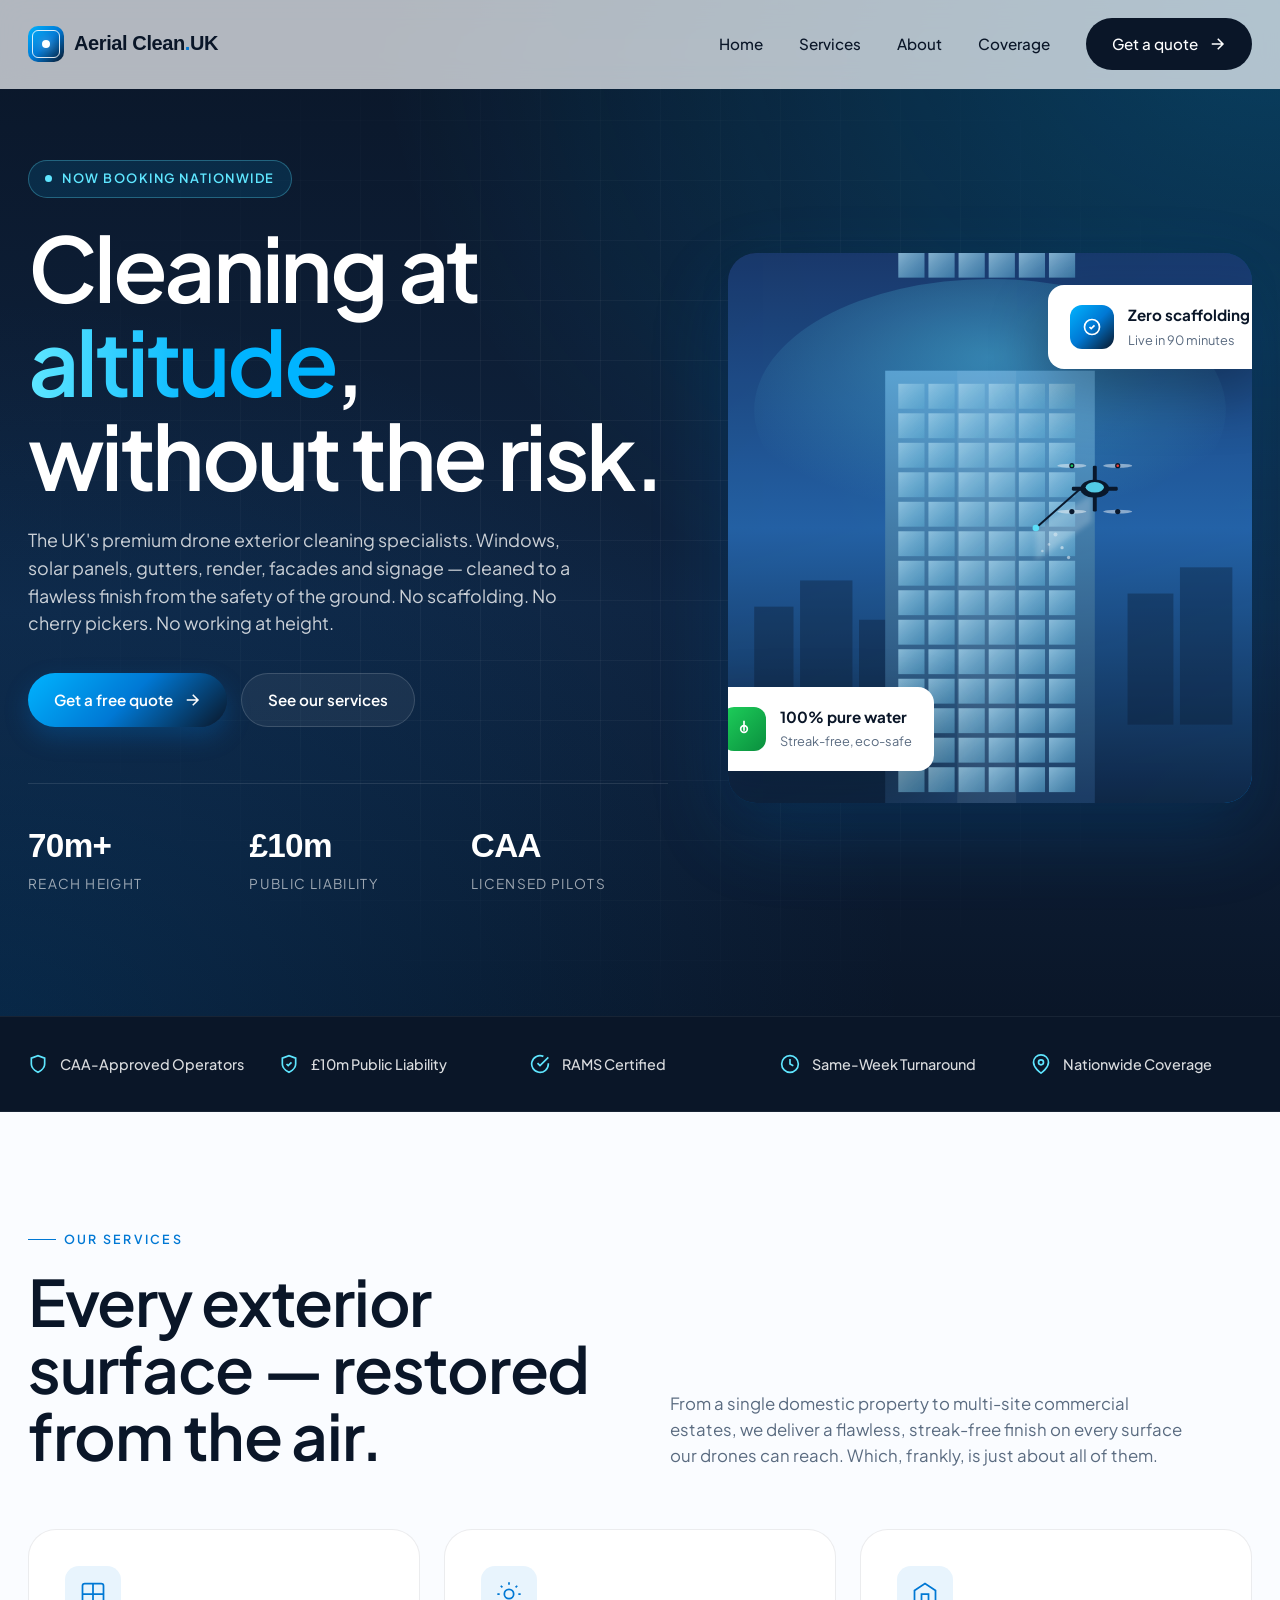
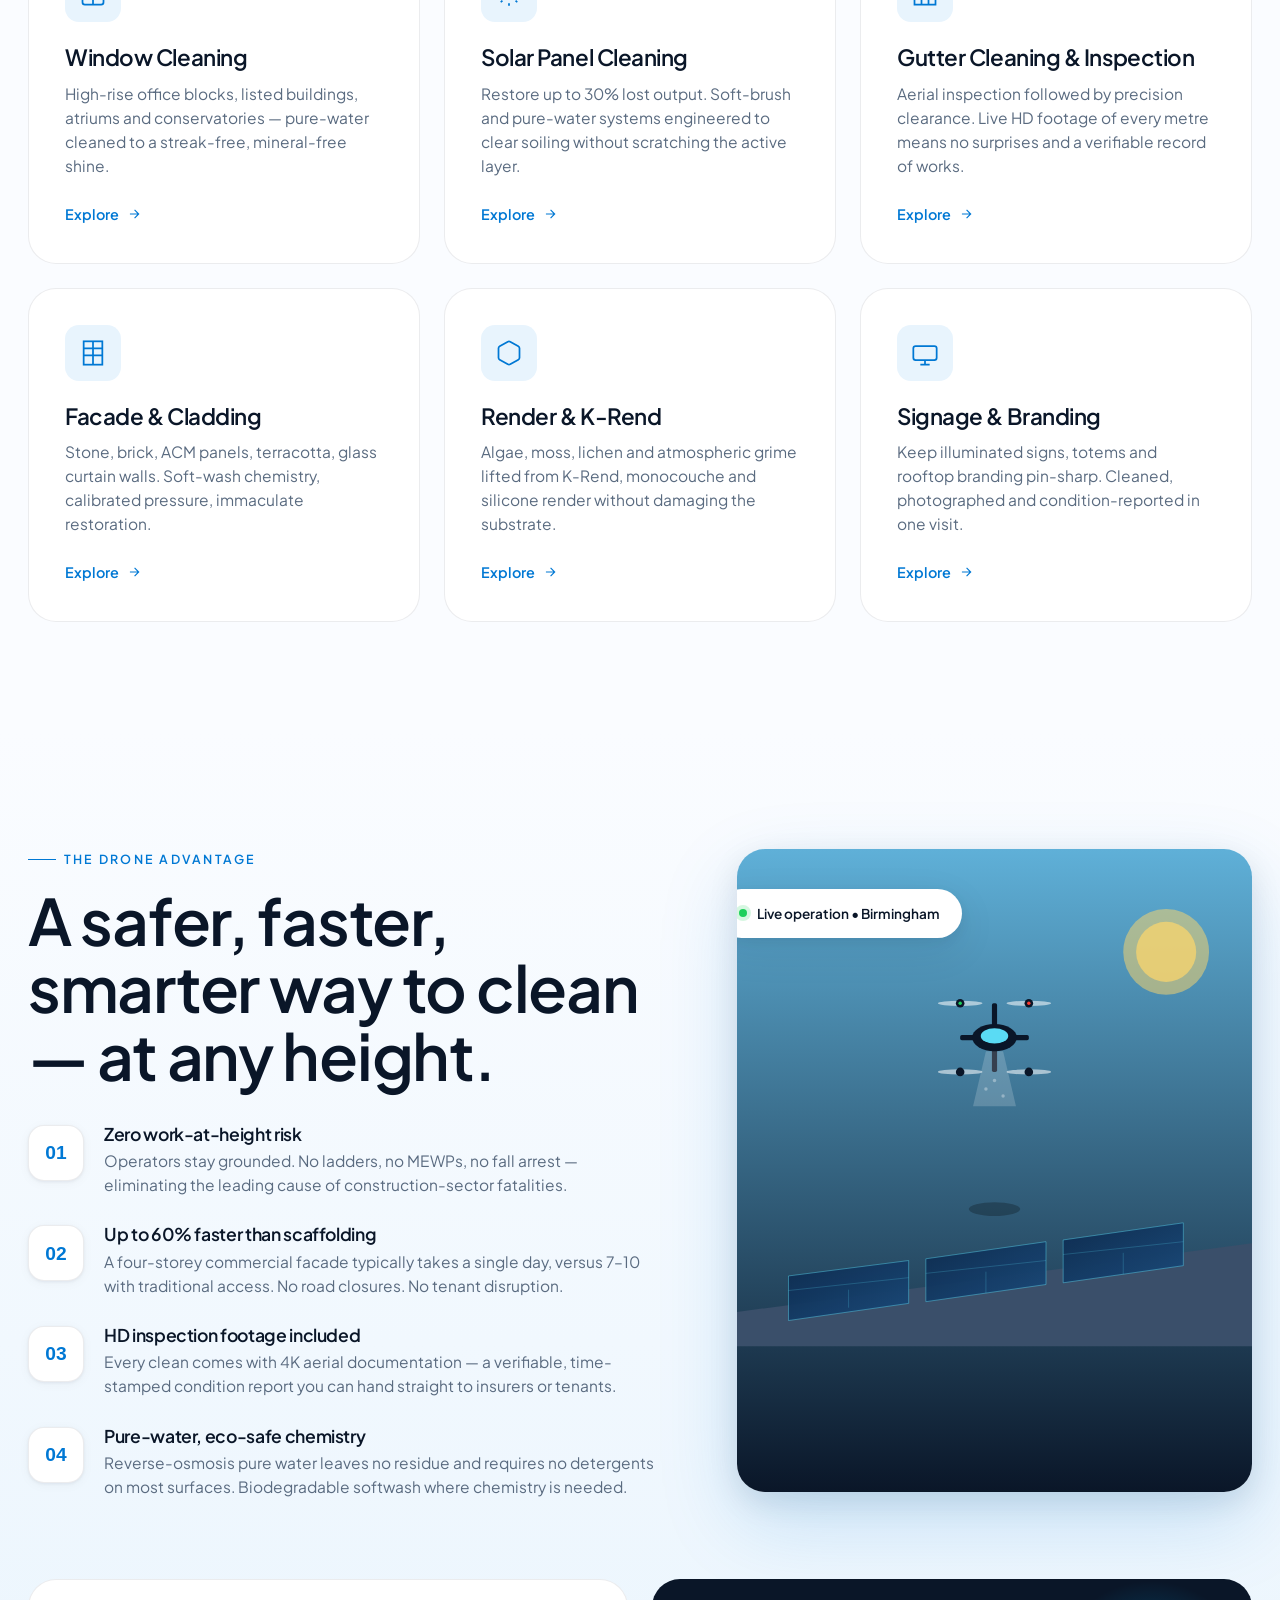
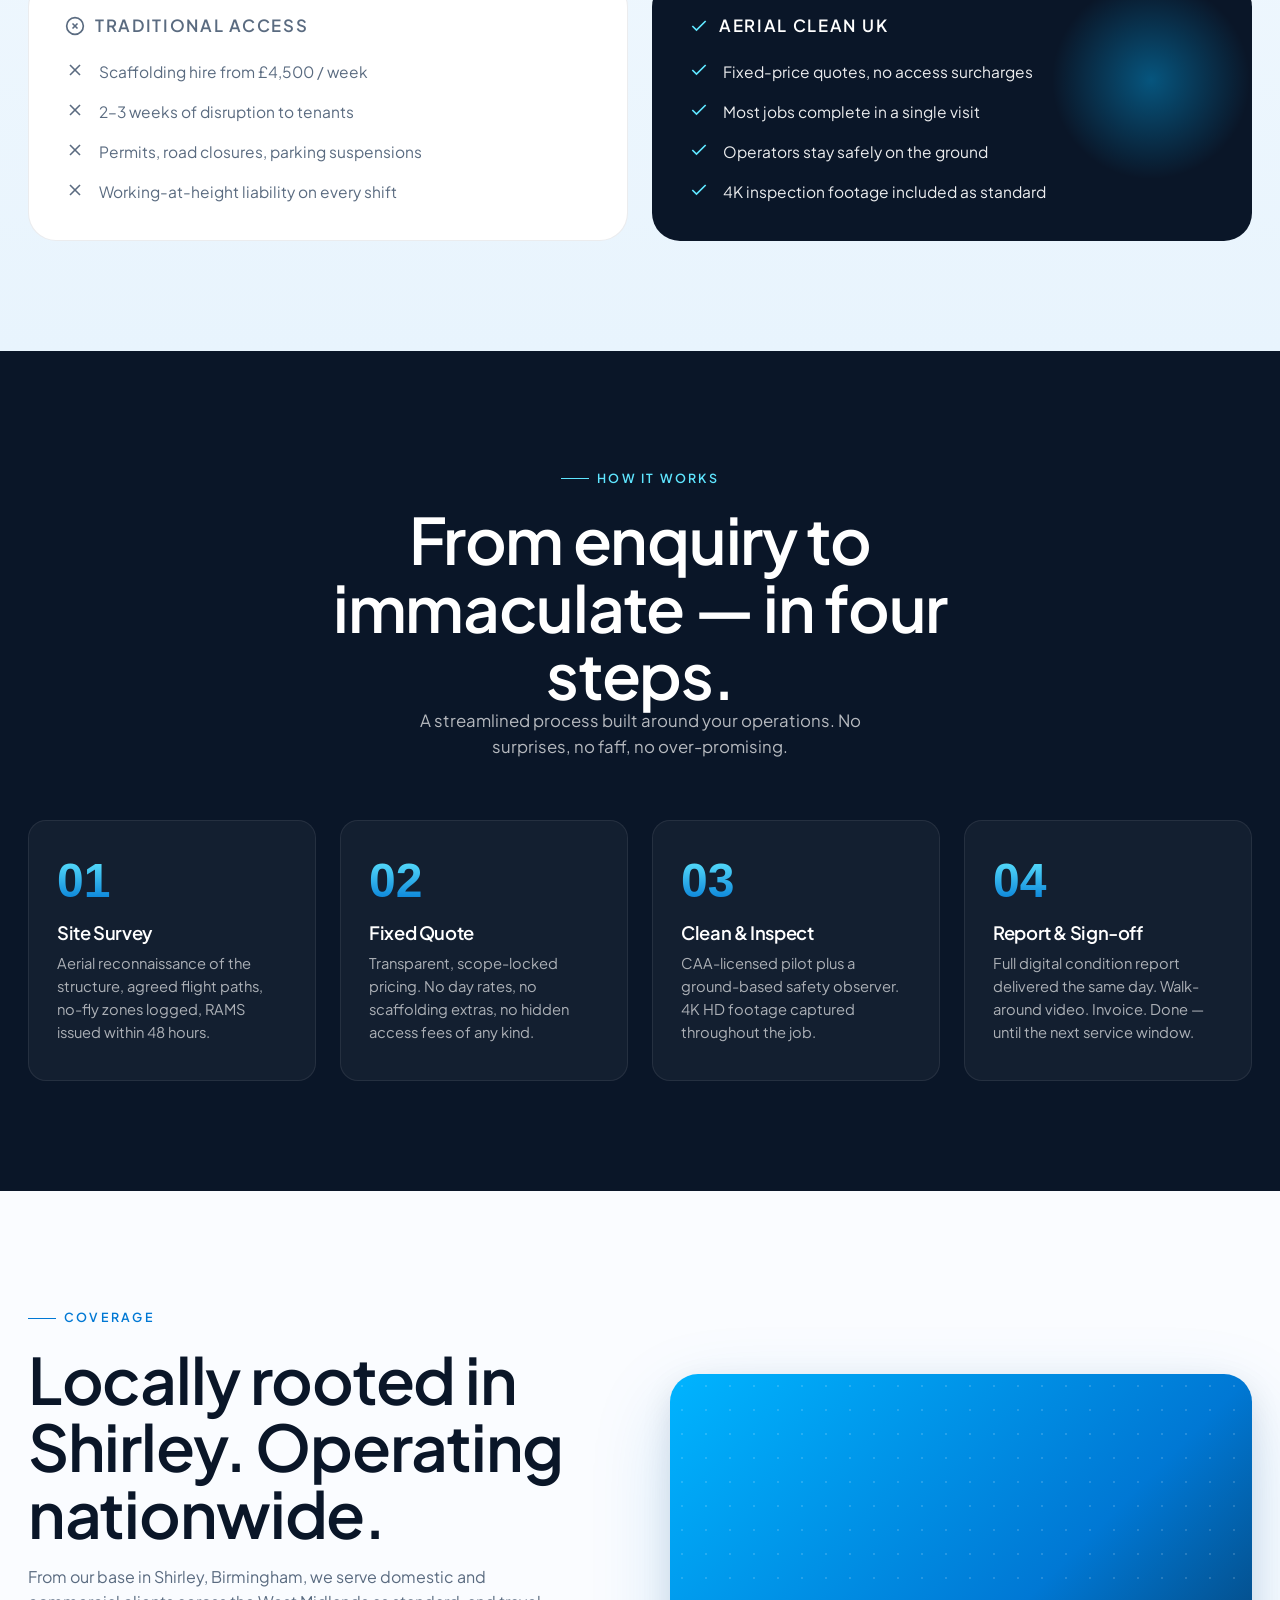
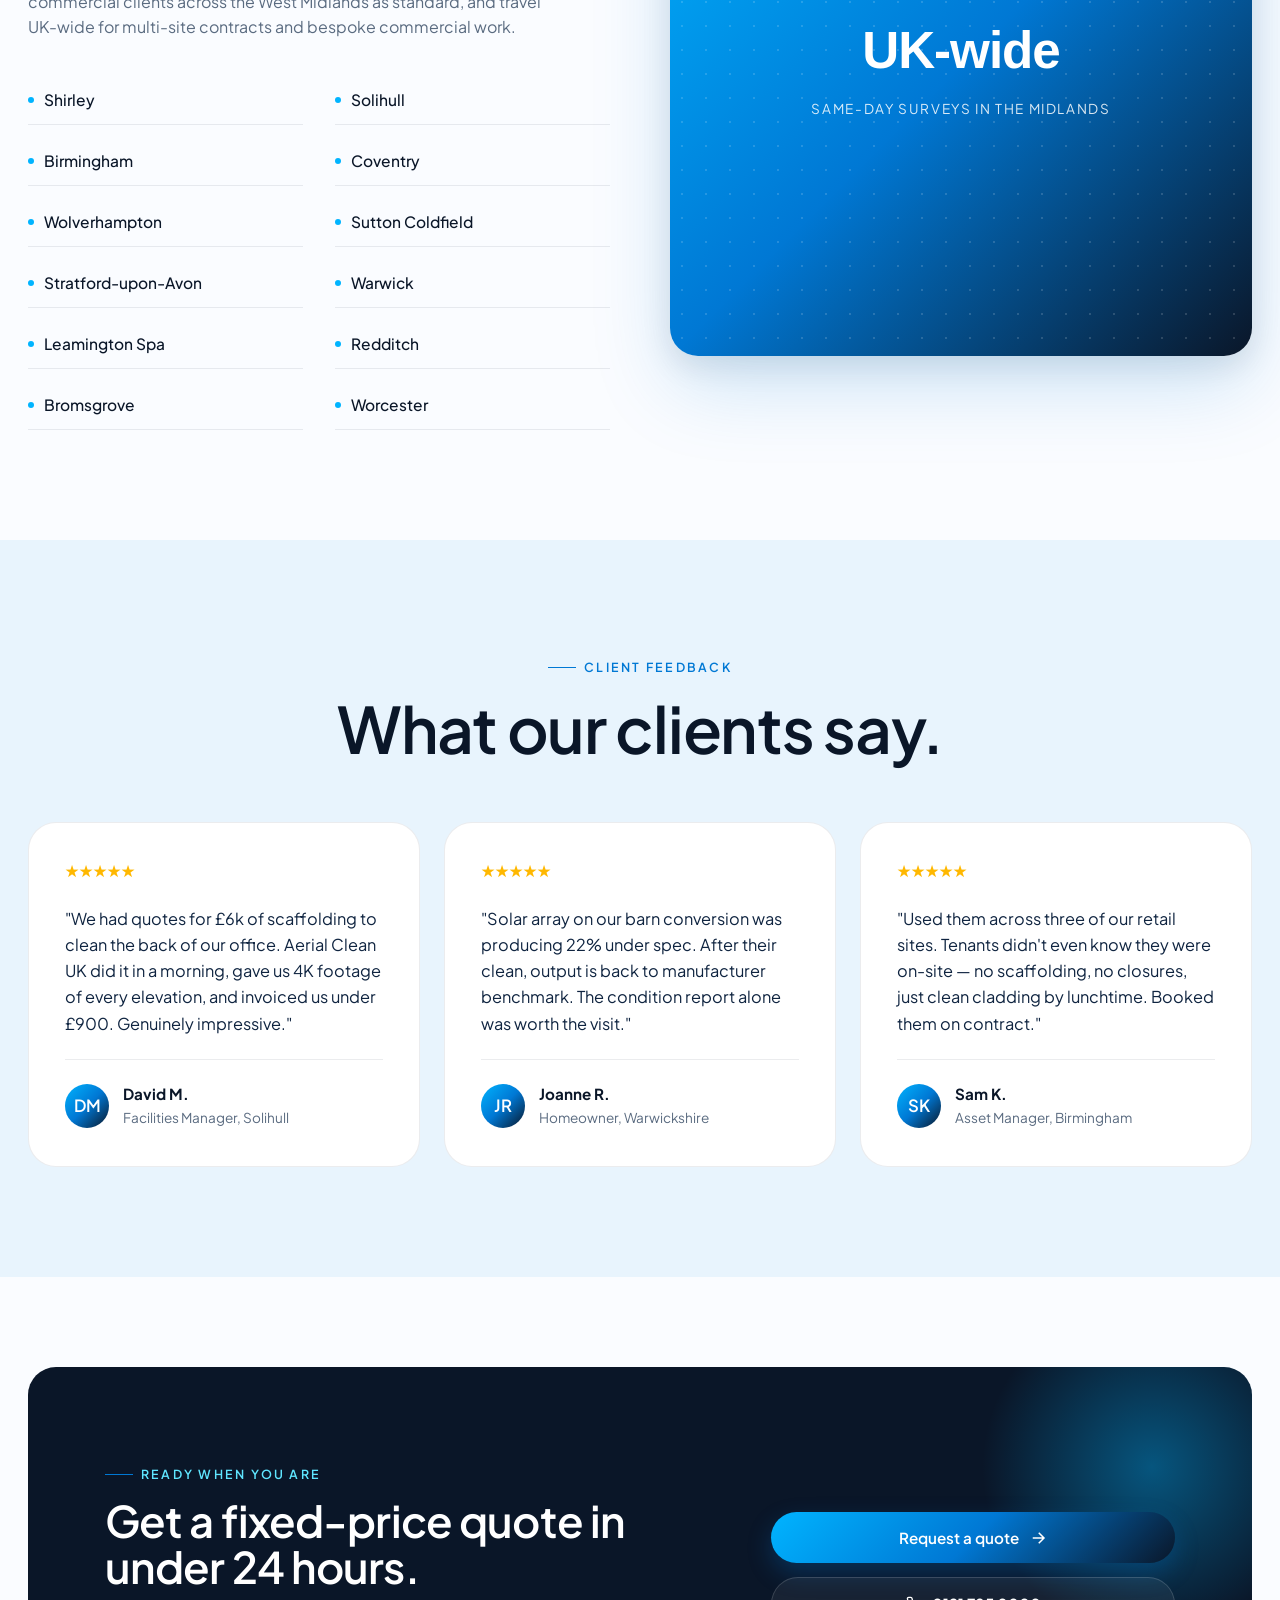
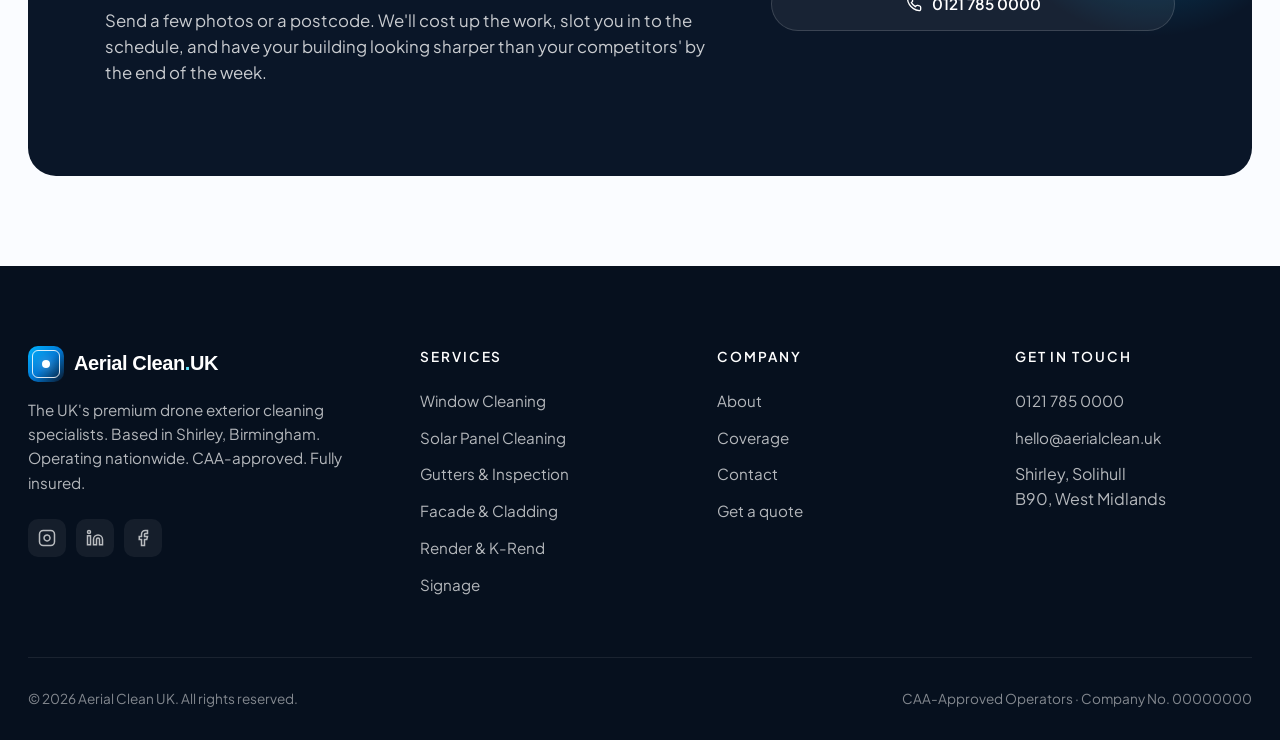
==== index.html @ 25151cba "Initial build: Aerial Clean UK — drone exterior cleaning website" ====
<!doctype html>
<html lang="en">
<head>
<meta charset="utf-8">
<meta name="viewport" content="width=device-width,initial-scale=1">
<title>Aerial Clean UK — Drone Window, Solar &amp; Exterior Cleaning | National Coverage</title>
<meta name="description" content="UK's premium drone exterior cleaning specialists. Windows, solar panels, gutters, facades, render and signage cleaned safely from the ground — no scaffolding, no cherry pickers, no working at height. Based in Shirley, Birmingham. CAA-licensed. Fully insured.">
<meta name="theme-color" content="#0a1628">
<link rel="icon" href="data:image/svg+xml,%3Csvg xmlns='http://www.w3.org/2000/svg' viewBox='0 0 32 32'%3E%3Crect width='32' height='32' rx='8' fill='%230078d4'/%3E%3Ccircle cx='16' cy='16' r='5' fill='white'/%3E%3C/svg%3E">
<link rel="preconnect" href="https://fonts.googleapis.com">
<link rel="preconnect" href="https://fonts.gstatic.com" crossorigin>
<link href="https://fonts.googleapis.com/css2?family=Plus+Jakarta+Sans:wght@400;500;600;700&display=swap" rel="stylesheet">
<link href="https://api.fontshare.com/v2/css?f[]=clash-display@500,600,700&display=swap" rel="stylesheet">
<link rel="stylesheet" href="assets/css/styles.css">
</head>
<body>

<header class="site-header">
  <div class="nav">
    <a href="/" class="logo">
      <span class="logo-mark"></span>
      <span>Aerial Clean<span style="color:#0078d4">.</span>UK</span>
    </a>
    <nav class="nav-links">
      <a href="/">Home</a>
      <a href="services.html">Services</a>
      <a href="about.html">About</a>
      <a href="areas.html">Coverage</a>
      <a href="contact.html" class="btn btn-primary">Get a quote
        <svg class="btn-arrow" viewBox="0 0 24 24" fill="none" stroke="currentColor" stroke-width="2"><path d="M5 12h14M13 5l7 7-7 7"/></svg>
      </a>
    </nav>
    <button class="menu-toggle" aria-label="Menu"><span></span><span></span></button>
  </div>
</header>

<section class="hero">
  <div class="container">
    <div class="hero-inner">
      <div class="hero-text">
        <span class="hero-eyebrow"><span class="pulse"></span>Now booking nationwide</span>
        <h1 class="h-display">Cleaning at <span class="grad">altitude</span>, without the risk.</h1>
        <p class="lede">The UK's premium drone exterior cleaning specialists. Windows, solar panels, gutters, render, facades and signage — cleaned to a flawless finish from the safety of the ground. No scaffolding. No cherry pickers. No working at height.</p>
        <div class="hero-cta">
          <a href="contact.html" class="btn btn-sky">Get a free quote
            <svg class="btn-arrow" viewBox="0 0 24 24" fill="none" stroke="currentColor" stroke-width="2"><path d="M5 12h14M13 5l7 7-7 7"/></svg>
          </a>
          <a href="services.html" class="btn btn-ghost" style="background:rgba(255,255,255,0.06); color:white; border-color:rgba(255,255,255,0.15)">See our services</a>
        </div>
        <div class="hero-stats">
          <div class="hero-stat"><strong>70m+</strong><span>Reach height</span></div>
          <div class="hero-stat"><strong>£10m</strong><span>Public liability</span></div>
          <div class="hero-stat"><strong>CAA</strong><span>Licensed pilots</span></div>
        </div>
      </div>
      <div class="hero-visual">
        <img src="assets/img/hero.svg" alt="Drone cleaning a high-rise glass facade with pure water spray">
        <div class="hero-card top">
          <div class="hero-card-icon">
            <svg width="20" height="20" viewBox="0 0 24 24" fill="none" stroke="currentColor" stroke-width="2"><path d="M9 12l2 2 4-4M21 12c0 4.97-4.03 9-9 9s-9-4.03-9-9 4.03-9 9-9 9 4.03 9 9z"/></svg>
          </div>
          <div><strong>Zero scaffolding</strong><span>Live in 90 minutes</span></div>
        </div>
        <div class="hero-card">
          <div class="hero-card-icon" style="background:linear-gradient(135deg,#1ed05b,#0a8f3e)">
            <svg width="20" height="20" viewBox="0 0 24 24" fill="none" stroke="currentColor" stroke-width="2"><path d="M12 2v6m0 0a4 4 0 100 8 4 4 0 000-8zm0 0v6"/></svg>
          </div>
          <div><strong>100% pure water</strong><span>Streak-free, eco-safe</span></div>
        </div>
      </div>
    </div>
  </div>
</section>

<section class="trust">
  <div class="container">
    <div class="trust-grid">
      <div class="trust-item"><svg width="20" height="20" viewBox="0 0 24 24" fill="none" stroke="currentColor" stroke-width="2"><path d="M12 22s8-4 8-10V5l-8-3-8 3v7c0 6 8 10 8 10z"/></svg>CAA-Approved Operators</div>
      <div class="trust-item"><svg width="20" height="20" viewBox="0 0 24 24" fill="none" stroke="currentColor" stroke-width="2"><path d="M9 12l2 2 4-4M12 22s8-4 8-10V5l-8-3-8 3v7c0 6 8 10 8 10z"/></svg>£10m Public Liability</div>
      <div class="trust-item"><svg width="20" height="20" viewBox="0 0 24 24" fill="none" stroke="currentColor" stroke-width="2"><path d="M22 11.08V12a10 10 0 11-5.93-9.14"/><polyline points="22 4 12 14.01 9 11.01"/></svg>RAMS Certified</div>
      <div class="trust-item"><svg width="20" height="20" viewBox="0 0 24 24" fill="none" stroke="currentColor" stroke-width="2"><circle cx="12" cy="12" r="10"/><path d="M12 6v6l4 2"/></svg>Same-Week Turnaround</div>
      <div class="trust-item"><svg width="20" height="20" viewBox="0 0 24 24" fill="none" stroke="currentColor" stroke-width="2"><path d="M21 10c0 7-9 13-9 13s-9-6-9-13a9 9 0 0118 0z"/><circle cx="12" cy="10" r="3"/></svg>Nationwide Coverage</div>
    </div>
  </div>
</section>

<section id="services">
  <div class="container">
    <div class="section-head reveal">
      <div>
        <span class="eyebrow">Our services</span>
        <h2 class="h-1" style="margin-top:18px">Every exterior surface — restored from the air.</h2>
      </div>
      <p>From a single domestic property to multi-site commercial estates, we deliver a flawless, streak-free finish on every surface our drones can reach. Which, frankly, is just about all of them.</p>
    </div>

    <div class="services-grid">
      <a href="services.html#windows" class="service-card reveal">
        <div class="service-icon">
          <svg width="28" height="28" viewBox="0 0 24 24" fill="none" stroke="currentColor" stroke-width="1.5"><rect x="3" y="3" width="18" height="18" rx="2"/><line x1="12" y1="3" x2="12" y2="21"/><line x1="3" y1="12" x2="21" y2="12"/></svg>
        </div>
        <h3>Window Cleaning</h3>
        <p>High-rise office blocks, listed buildings, atriums and conservatories — pure-water cleaned to a streak-free, mineral-free shine.</p>
        <span class="service-link">Explore <svg width="14" height="14" viewBox="0 0 24 24" fill="none" stroke="currentColor" stroke-width="2"><path d="M5 12h14M13 5l7 7-7 7"/></svg></span>
      </a>

      <a href="services.html#solar" class="service-card reveal">
        <div class="service-icon">
          <svg width="28" height="28" viewBox="0 0 24 24" fill="none" stroke="currentColor" stroke-width="1.5"><circle cx="12" cy="12" r="4"/><path d="M12 2v2M12 20v2M4.93 4.93l1.41 1.41M17.66 17.66l1.41 1.41M2 12h2M20 12h2M6.34 17.66l-1.41 1.41M19.07 4.93l-1.41 1.41"/></svg>
        </div>
        <h3>Solar Panel Cleaning</h3>
        <p>Restore up to 30% lost output. Soft-brush and pure-water systems engineered to clear soiling without scratching the active layer.</p>
        <span class="service-link">Explore <svg width="14" height="14" viewBox="0 0 24 24" fill="none" stroke="currentColor" stroke-width="2"><path d="M5 12h14M13 5l7 7-7 7"/></svg></span>
      </a>

      <a href="services.html#gutters" class="service-card reveal">
        <div class="service-icon">
          <svg width="28" height="28" viewBox="0 0 24 24" fill="none" stroke="currentColor" stroke-width="1.5"><path d="M3 9l9-6 9 6v12H3z"/><polyline points="9 21 9 12 15 12 15 21"/></svg>
        </div>
        <h3>Gutter Cleaning &amp; Inspection</h3>
        <p>Aerial inspection followed by precision clearance. Live HD footage of every metre means no surprises and a verifiable record of works.</p>
        <span class="service-link">Explore <svg width="14" height="14" viewBox="0 0 24 24" fill="none" stroke="currentColor" stroke-width="2"><path d="M5 12h14M13 5l7 7-7 7"/></svg></span>
      </a>

      <a href="services.html#facade" class="service-card reveal">
        <div class="service-icon">
          <svg width="28" height="28" viewBox="0 0 24 24" fill="none" stroke="currentColor" stroke-width="1.5"><rect x="4" y="2" width="16" height="20"/><line x1="4" y1="8" x2="20" y2="8"/><line x1="4" y1="14" x2="20" y2="14"/><line x1="12" y1="2" x2="12" y2="22"/></svg>
        </div>
        <h3>Facade &amp; Cladding</h3>
        <p>Stone, brick, ACM panels, terracotta, glass curtain walls. Soft-wash chemistry, calibrated pressure, immaculate restoration.</p>
        <span class="service-link">Explore <svg width="14" height="14" viewBox="0 0 24 24" fill="none" stroke="currentColor" stroke-width="2"><path d="M5 12h14M13 5l7 7-7 7"/></svg></span>
      </a>

      <a href="services.html#render" class="service-card reveal">
        <div class="service-icon">
          <svg width="28" height="28" viewBox="0 0 24 24" fill="none" stroke="currentColor" stroke-width="1.5"><path d="M21 16V8a2 2 0 00-1-1.73l-7-4a2 2 0 00-2 0l-7 4A2 2 0 003 8v8a2 2 0 001 1.73l7 4a2 2 0 002 0l7-4A2 2 0 0021 16z"/></svg>
        </div>
        <h3>Render &amp; K-Rend</h3>
        <p>Algae, moss, lichen and atmospheric grime lifted from K-Rend, monocouche and silicone render without damaging the substrate.</p>
        <span class="service-link">Explore <svg width="14" height="14" viewBox="0 0 24 24" fill="none" stroke="currentColor" stroke-width="2"><path d="M5 12h14M13 5l7 7-7 7"/></svg></span>
      </a>

      <a href="services.html#signage" class="service-card reveal">
        <div class="service-icon">
          <svg width="28" height="28" viewBox="0 0 24 24" fill="none" stroke="currentColor" stroke-width="1.5"><rect x="2" y="6" width="20" height="12" rx="2"/><line x1="12" y1="18" x2="12" y2="22"/><line x1="8" y1="22" x2="16" y2="22"/></svg>
        </div>
        <h3>Signage &amp; Branding</h3>
        <p>Keep illuminated signs, totems and rooftop branding pin-sharp. Cleaned, photographed and condition-reported in one visit.</p>
        <span class="service-link">Explore <svg width="14" height="14" viewBox="0 0 24 24" fill="none" stroke="currentColor" stroke-width="2"><path d="M5 12h14M13 5l7 7-7 7"/></svg></span>
      </a>
    </div>
  </div>
</section>

<section class="why">
  <div class="container">
    <div class="why-grid">
      <div class="reveal">
        <span class="eyebrow">The drone advantage</span>
        <h2 class="h-1" style="margin-top:18px">A safer, faster, smarter way to clean — at any height.</h2>
        <div class="why-list">
          <div class="why-item"><div class="why-num">01</div><div><h4>Zero work-at-height risk</h4><p>Operators stay grounded. No ladders, no MEWPs, no fall arrest — eliminating the leading cause of construction-sector fatalities.</p></div></div>
          <div class="why-item"><div class="why-num">02</div><div><h4>Up to 60% faster than scaffolding</h4><p>A four-storey commercial facade typically takes a single day, versus 7–10 with traditional access. No road closures. No tenant disruption.</p></div></div>
          <div class="why-item"><div class="why-num">03</div><div><h4>HD inspection footage included</h4><p>Every clean comes with 4K aerial documentation — a verifiable, time-stamped condition report you can hand straight to insurers or tenants.</p></div></div>
          <div class="why-item"><div class="why-num">04</div><div><h4>Pure-water, eco-safe chemistry</h4><p>Reverse-osmosis pure water leaves no residue and requires no detergents on most surfaces. Biodegradable softwash where chemistry is needed.</p></div></div>
        </div>
      </div>
      <div class="why-visual reveal">
        <img src="assets/img/why.svg" alt="Drone cleaning solar panels on a commercial roof">
        <div class="why-pill"><span class="dot"></span>Live operation • Birmingham</div>
      </div>
    </div>

    <div class="compare reveal" style="margin-top:80px">
      <div class="compare-card bad">
        <h4 style="color:var(--muted)">
          <svg width="20" height="20" viewBox="0 0 24 24" fill="none" stroke="currentColor" stroke-width="2"><circle cx="12" cy="12" r="10"/><line x1="15" y1="9" x2="9" y2="15"/><line x1="9" y1="9" x2="15" y2="15"/></svg>
          Traditional access
        </h4>
        <ul>
          <li><svg width="20" height="20" viewBox="0 0 24 24" fill="none" stroke="currentColor" stroke-width="2"><line x1="18" y1="6" x2="6" y2="18"/><line x1="6" y1="6" x2="18" y2="18"/></svg>Scaffolding hire from £4,500 / week</li>
          <li><svg width="20" height="20" viewBox="0 0 24 24" fill="none" stroke="currentColor" stroke-width="2"><line x1="18" y1="6" x2="6" y2="18"/><line x1="6" y1="6" x2="18" y2="18"/></svg>2–3 weeks of disruption to tenants</li>
          <li><svg width="20" height="20" viewBox="0 0 24 24" fill="none" stroke="currentColor" stroke-width="2"><line x1="18" y1="6" x2="6" y2="18"/><line x1="6" y1="6" x2="18" y2="18"/></svg>Permits, road closures, parking suspensions</li>
          <li><svg width="20" height="20" viewBox="0 0 24 24" fill="none" stroke="currentColor" stroke-width="2"><line x1="18" y1="6" x2="6" y2="18"/><line x1="6" y1="6" x2="18" y2="18"/></svg>Working-at-height liability on every shift</li>
        </ul>
      </div>
      <div class="compare-card good">
        <h4>
          <svg width="20" height="20" viewBox="0 0 24 24" fill="none" stroke="#5fe6ff" stroke-width="2"><polyline points="20 6 9 17 4 12"/></svg>
          Aerial Clean UK
        </h4>
        <ul>
          <li><svg width="20" height="20" viewBox="0 0 24 24" fill="none" stroke="#5fe6ff" stroke-width="2"><polyline points="20 6 9 17 4 12"/></svg>Fixed-price quotes, no access surcharges</li>
          <li><svg width="20" height="20" viewBox="0 0 24 24" fill="none" stroke="#5fe6ff" stroke-width="2"><polyline points="20 6 9 17 4 12"/></svg>Most jobs complete in a single visit</li>
          <li><svg width="20" height="20" viewBox="0 0 24 24" fill="none" stroke="#5fe6ff" stroke-width="2"><polyline points="20 6 9 17 4 12"/></svg>Operators stay safely on the ground</li>
          <li><svg width="20" height="20" viewBox="0 0 24 24" fill="none" stroke="#5fe6ff" stroke-width="2"><polyline points="20 6 9 17 4 12"/></svg>4K inspection footage included as standard</li>
        </ul>
      </div>
    </div>
  </div>
</section>

<section class="process">
  <div class="container">
    <div class="section-head center reveal">
      <div>
        <span class="eyebrow">How it works</span>
        <h2 class="h-1" style="margin-top:18px; color:white">From enquiry to immaculate — in four steps.</h2>
        <p>A streamlined process built around your operations. No surprises, no faff, no over-promising.</p>
      </div>
    </div>
    <div class="process-grid">
      <div class="process-step reveal"><span class="process-num">01</span><h4>Site Survey</h4><p>Aerial reconnaissance of the structure, agreed flight paths, no-fly zones logged, RAMS issued within 48 hours.</p></div>
      <div class="process-step reveal"><span class="process-num">02</span><h4>Fixed Quote</h4><p>Transparent, scope-locked pricing. No day rates, no scaffolding extras, no hidden access fees of any kind.</p></div>
      <div class="process-step reveal"><span class="process-num">03</span><h4>Clean &amp; Inspect</h4><p>CAA-licensed pilot plus a ground-based safety observer. 4K HD footage captured throughout the job.</p></div>
      <div class="process-step reveal"><span class="process-num">04</span><h4>Report &amp; Sign-off</h4><p>Full digital condition report delivered the same day. Walk-around video. Invoice. Done — until the next service window.</p></div>
    </div>
  </div>
</section>

<section id="areas">
  <div class="container">
    <div class="areas-grid">
      <div class="reveal">
        <span class="eyebrow">Coverage</span>
        <h2 class="h-1" style="margin-top:18px">Locally rooted in Shirley. Operating nationwide.</h2>
        <p style="margin-top:18px; color:var(--muted); max-width:520px">From our base in Shirley, Birmingham, we serve domestic and commercial clients across the West Midlands as standard, and travel UK-wide for multi-site contracts and bespoke commercial work.</p>
        <div class="areas-list">
          <a href="areas.html">Shirley</a><a href="areas.html">Solihull</a>
          <a href="areas.html">Birmingham</a><a href="areas.html">Coventry</a>
          <a href="areas.html">Wolverhampton</a><a href="areas.html">Sutton Coldfield</a>
          <a href="areas.html">Stratford-upon-Avon</a><a href="areas.html">Warwick</a>
          <a href="areas.html">Leamington Spa</a><a href="areas.html">Redditch</a>
          <a href="areas.html">Bromsgrove</a><a href="areas.html">Worcester</a>
        </div>
      </div>
      <div class="areas-map reveal">
        <div class="areas-map-inner">
          <strong>UK-wide</strong>
          <span>Same-day surveys in the Midlands</span>
        </div>
      </div>
    </div>
  </div>
</section>

<section class="testimonials">
  <div class="container">
    <div class="section-head center reveal">
      <div>
        <span class="eyebrow">Client feedback</span>
        <h2 class="h-1" style="margin-top:18px">What our clients say.</h2>
      </div>
    </div>
    <div class="test-grid">
      <div class="test-card reveal">
        <div class="test-stars">★★★★★</div>
        <p>"We had quotes for £6k of scaffolding to clean the back of our office. Aerial Clean UK did it in a morning, gave us 4K footage of every elevation, and invoiced us under £900. Genuinely impressive."</p>
        <div class="test-author"><div class="test-avatar">DM</div><div><strong>David M.</strong><span>Facilities Manager, Solihull</span></div></div>
      </div>
      <div class="test-card reveal">
        <div class="test-stars">★★★★★</div>
        <p>"Solar array on our barn conversion was producing 22% under spec. After their clean, output is back to manufacturer benchmark. The condition report alone was worth the visit."</p>
        <div class="test-author"><div class="test-avatar">JR</div><div><strong>Joanne R.</strong><span>Homeowner, Warwickshire</span></div></div>
      </div>
      <div class="test-card reveal">
        <div class="test-stars">★★★★★</div>
        <p>"Used them across three of our retail sites. Tenants didn't even know they were on-site — no scaffolding, no closures, just clean cladding by lunchtime. Booked them on contract."</p>
        <div class="test-author"><div class="test-avatar">SK</div><div><strong>Sam K.</strong><span>Asset Manager, Birmingham</span></div></div>
      </div>
    </div>
  </div>
</section>

<section class="cta">
  <div class="container">
    <div class="cta-inner reveal">
      <div>
        <span class="eyebrow" style="color:var(--cyan)">Ready when you are</span>
        <h2 class="h-2" style="margin-top:14px">Get a fixed-price quote in under 24 hours.</h2>
        <p style="margin-top:14px">Send a few photos or a postcode. We'll cost up the work, slot you in to the schedule, and have your building looking sharper than your competitors' by the end of the week.</p>
      </div>
      <div class="cta-actions">
        <a href="contact.html" class="btn btn-sky">Request a quote
          <svg class="btn-arrow" viewBox="0 0 24 24" fill="none" stroke="currentColor" stroke-width="2"><path d="M5 12h14M13 5l7 7-7 7"/></svg>
        </a>
        <a href="tel:01217850000" class="btn btn-ghost" style="background:rgba(255,255,255,0.06); color:white; border-color:rgba(255,255,255,0.15)">
          <svg width="16" height="16" viewBox="0 0 24 24" fill="none" stroke="currentColor" stroke-width="2"><path d="M22 16.92v3a2 2 0 01-2.18 2 19.79 19.79 0 01-8.63-3.07 19.5 19.5 0 01-6-6 19.79 19.79 0 01-3.07-8.67A2 2 0 014.11 2h3a2 2 0 012 1.72 12.84 12.84 0 00.7 2.81 2 2 0 01-.45 2.11L8.09 9.91a16 16 0 006 6l1.27-1.27a2 2 0 012.11-.45 12.84 12.84 0 002.81.7A2 2 0 0122 16.92z"/></svg>
          0121 785 0000
        </a>
      </div>
    </div>
  </div>
</section>

<footer class="site-footer">
  <div class="container">
    <div class="footer-grid">
      <div class="footer-brand">
        <a href="/" class="logo"><span class="logo-mark"></span><span>Aerial Clean<span style="color:#5fe6ff">.</span>UK</span></a>
        <p>The UK's premium drone exterior cleaning specialists. Based in Shirley, Birmingham. Operating nationwide. CAA-approved. Fully insured.</p>
        <div class="socials">
          <a href="#" aria-label="Instagram"><svg width="18" height="18" viewBox="0 0 24 24" fill="none" stroke="currentColor" stroke-width="2"><rect x="2" y="2" width="20" height="20" rx="5"/><path d="M16 11.37A4 4 0 1112.63 8 4 4 0 0116 11.37z"/><line x1="17.5" y1="6.5" x2="17.51" y2="6.5"/></svg></a>
          <a href="#" aria-label="LinkedIn"><svg width="18" height="18" viewBox="0 0 24 24" fill="none" stroke="currentColor" stroke-width="2"><path d="M16 8a6 6 0 016 6v7h-4v-7a2 2 0 00-4 0v7h-4v-7a6 6 0 016-6z"/><rect x="2" y="9" width="4" height="12"/><circle cx="4" cy="4" r="2"/></svg></a>
          <a href="#" aria-label="Facebook"><svg width="18" height="18" viewBox="0 0 24 24" fill="none" stroke="currentColor" stroke-width="2"><path d="M18 2h-3a5 5 0 00-5 5v3H7v4h3v8h4v-8h3l1-4h-4V7a1 1 0 011-1h3z"/></svg></a>
        </div>
      </div>
      <div class="footer-col">
        <h5>Services</h5>
        <ul>
          <li><a href="services.html#windows">Window Cleaning</a></li>
          <li><a href="services.html#solar">Solar Panel Cleaning</a></li>
          <li><a href="services.html#gutters">Gutters &amp; Inspection</a></li>
          <li><a href="services.html#facade">Facade &amp; Cladding</a></li>
          <li><a href="services.html#render">Render &amp; K-Rend</a></li>
          <li><a href="services.html#signage">Signage</a></li>
        </ul>
      </div>
      <div class="footer-col">
        <h5>Company</h5>
        <ul>
          <li><a href="about.html">About</a></li>
          <li><a href="areas.html">Coverage</a></li>
          <li><a href="contact.html">Contact</a></li>
          <li><a href="contact.html">Get a quote</a></li>
        </ul>
      </div>
      <div class="footer-col">
        <h5>Get in touch</h5>
        <ul>
          <li><a href="tel:01217850000">0121 785 0000</a></li>
          <li><a href="mailto:hello@aerialclean.uk">hello@aerialclean.uk</a></li>
          <li>Shirley, Solihull<br>B90, West Midlands</li>
        </ul>
      </div>
    </div>
    <div class="footer-bottom">
      <span>© <span id="year">2026</span> Aerial Clean UK. All rights reserved.</span>
      <span>CAA-Approved Operators · Company No. 00000000</span>
    </div>
  </div>
</footer>

<script>document.getElementById('year').textContent = new Date().getFullYear();</script>
<script src="assets/js/main.js"></script>
</body>
</html>
---- assets/css/styles.css ----
/* Aerial Clean UK — premium drone exterior cleaning */
:root {
  --ink: #0a1628;
  --ink-2: #0f2440;
  --sky: #00b4ff;
  --sky-deep: #0078d4;
  --cyan: #5fe6ff;
  --mist: #e8f4fd;
  --paper: #fafcff;
  --line: rgba(10, 22, 40, 0.08);
  --muted: #5a6b80;
  --radius: 18px;
  --radius-lg: 28px;
  --shadow-sm: 0 2px 12px rgba(10, 22, 40, 0.04), 0 1px 3px rgba(10, 22, 40, 0.06);
  --shadow-md: 0 12px 40px rgba(10, 22, 40, 0.08), 0 4px 12px rgba(10, 22, 40, 0.06);
  --shadow-lg: 0 30px 80px rgba(0, 120, 212, 0.18), 0 10px 30px rgba(10, 22, 40, 0.1);
  --grad-sky: linear-gradient(135deg, #00b4ff 0%, #0078d4 50%, #0a1628 100%);
  --grad-soft: linear-gradient(180deg, #fafcff 0%, #e8f4fd 100%);
}

* { margin: 0; padding: 0; box-sizing: border-box; }
html { scroll-behavior: smooth; -webkit-font-smoothing: antialiased; }
body {
  font-family: 'Plus Jakarta Sans', -apple-system, system-ui, sans-serif;
  background: var(--paper);
  color: var(--ink);
  line-height: 1.55;
  font-weight: 400;
  overflow-x: hidden;
}

img { max-width: 100%; display: block; }
a { color: inherit; text-decoration: none; transition: color 0.2s ease; }

h1, h2, h3, h4 {
  font-family: 'Clash Display', 'Plus Jakarta Sans', sans-serif;
  font-weight: 600;
  letter-spacing: -0.02em;
  line-height: 1.05;
  color: var(--ink);
}

.h-display { font-size: clamp(2.6rem, 7vw, 6rem); font-weight: 600; letter-spacing: -0.04em; }
.h-1 { font-size: clamp(2.2rem, 5vw, 4rem); }
.h-2 { font-size: clamp(1.8rem, 3.4vw, 2.8rem); }
.h-3 { font-size: clamp(1.3rem, 2vw, 1.6rem); }
.eyebrow {
  display: inline-flex; align-items: center; gap: 8px;
  font-size: 0.78rem; font-weight: 600;
  text-transform: uppercase; letter-spacing: 0.18em;
  color: var(--sky-deep);
}
.eyebrow::before {
  content: ''; width: 28px; height: 1px; background: var(--sky-deep);
}

.container { max-width: 1280px; margin: 0 auto; padding: 0 28px; }
.container-narrow { max-width: 980px; margin: 0 auto; padding: 0 28px; }

/* Header */
.site-header {
  position: fixed; top: 0; left: 0; right: 0; z-index: 100;
  padding: 18px 0;
  transition: all 0.3s ease;
  backdrop-filter: blur(14px);
  -webkit-backdrop-filter: blur(14px);
  background: rgba(250, 252, 255, 0.7);
  border-bottom: 1px solid transparent;
}
.site-header.scrolled {
  background: rgba(250, 252, 255, 0.92);
  border-bottom-color: var(--line);
}
.nav {
  display: flex; align-items: center; justify-content: space-between;
  max-width: 1280px; margin: 0 auto; padding: 0 28px;
}
.logo {
  display: flex; align-items: center; gap: 10px;
  font-family: 'Clash Display', sans-serif;
  font-size: 1.25rem; font-weight: 600; letter-spacing: -0.02em;
}
.logo-mark {
  width: 36px; height: 36px; border-radius: 10px;
  background: var(--grad-sky);
  display: flex; align-items: center; justify-content: center;
  position: relative; overflow: hidden;
}
.logo-mark::after {
  content: ''; position: absolute; inset: 4px;
  border: 1.5px solid rgba(255,255,255,0.85); border-radius: 6px;
}
.logo-mark::before {
  content: ''; position: absolute; width: 8px; height: 8px;
  background: white; border-radius: 50%; z-index: 2;
  box-shadow: 0 0 12px rgba(255,255,255,0.6);
}
.nav-links { display: flex; align-items: center; gap: 36px; }
.nav-links a {
  font-size: 0.95rem; font-weight: 500; color: var(--ink);
  position: relative;
}
.nav-links a:hover { color: var(--sky-deep); }
.btn {
  display: inline-flex; align-items: center; gap: 10px;
  padding: 14px 26px; border-radius: 100px;
  font-weight: 600; font-size: 0.95rem;
  transition: all 0.25s ease; cursor: pointer; border: none;
  font-family: inherit;
}
.btn-primary,
.nav-links a.btn-primary {
  background: var(--ink); color: white;
}
.btn-primary:hover {
  background: var(--sky-deep); transform: translateY(-2px);
  box-shadow: 0 14px 32px rgba(0, 120, 212, 0.32);
}
.btn-sky {
  background: var(--grad-sky); color: white;
  box-shadow: 0 10px 24px rgba(0, 120, 212, 0.28);
}
.btn-sky:hover {
  transform: translateY(-2px);
  box-shadow: 0 18px 40px rgba(0, 120, 212, 0.4);
}
.btn-ghost {
  background: transparent; color: var(--ink);
  border: 1px solid var(--line);
}
.btn-ghost:hover { background: var(--mist); border-color: var(--sky); }
.btn-arrow {
  width: 18px; height: 18px; flex-shrink: 0;
  transition: transform 0.25s ease;
}
.btn:hover .btn-arrow { transform: translateX(3px); }

.menu-toggle {
  display: none; background: none; border: none;
  width: 40px; height: 40px; cursor: pointer;
  flex-direction: column; gap: 6px; justify-content: center; align-items: center;
}
.menu-toggle span {
  width: 22px; height: 2px; background: var(--ink); transition: all 0.25s ease;
}

/* Hero */
.hero {
  position: relative;
  min-height: 100dvh;
  padding: 160px 0 120px;
  overflow: hidden;
  background: linear-gradient(180deg, #0a1628 0%, #0f2440 60%, #0a1628 100%);
  color: white;
}
.hero::before {
  content: ''; position: absolute; inset: 0;
  background:
    radial-gradient(ellipse at top right, rgba(0, 180, 255, 0.25), transparent 50%),
    radial-gradient(ellipse at bottom left, rgba(0, 120, 212, 0.18), transparent 50%);
  pointer-events: none;
}
.hero::after {
  content: ''; position: absolute; inset: 0;
  background-image:
    linear-gradient(rgba(255,255,255,0.04) 1px, transparent 1px),
    linear-gradient(90deg, rgba(255,255,255,0.04) 1px, transparent 1px);
  background-size: 60px 60px;
  mask-image: radial-gradient(ellipse at center, black 30%, transparent 75%);
  -webkit-mask-image: radial-gradient(ellipse at center, black 30%, transparent 75%);
  pointer-events: none;
}
.hero-inner {
  position: relative; z-index: 2;
  display: grid; grid-template-columns: 1.1fr 0.9fr; gap: 60px; align-items: center;
}
.hero h1 {
  color: white; margin: 22px 0 24px;
}
.hero h1 .grad {
  background: linear-gradient(90deg, #5fe6ff 0%, #00b4ff 60%);
  -webkit-background-clip: text; background-clip: text;
  -webkit-text-fill-color: transparent;
}
.hero p.lede {
  font-size: clamp(1.05rem, 1.4vw, 1.2rem);
  color: rgba(255,255,255,0.78);
  max-width: 560px; margin-bottom: 36px;
}
.hero-cta { display: flex; gap: 14px; flex-wrap: wrap; }
.hero-stats {
  display: grid; grid-template-columns: repeat(3, 1fr); gap: 24px;
  margin-top: 56px; padding-top: 36px;
  border-top: 1px solid rgba(255,255,255,0.1);
}
.hero-stat strong {
  display: block; font-family: 'Clash Display', sans-serif;
  font-size: clamp(1.6rem, 2.6vw, 2.2rem); font-weight: 600;
  color: white; letter-spacing: -0.02em;
}
.hero-stat span {
  font-size: 0.85rem; color: rgba(255,255,255,0.6);
  text-transform: uppercase; letter-spacing: 0.1em;
}

.hero-eyebrow {
  display: inline-flex; align-items: center; gap: 10px;
  padding: 8px 16px; border-radius: 100px;
  background: rgba(0, 180, 255, 0.12);
  border: 1px solid rgba(95, 230, 255, 0.3);
  font-size: 0.8rem; font-weight: 600; letter-spacing: 0.12em;
  text-transform: uppercase; color: var(--cyan);
}
.hero-eyebrow .pulse {
  width: 7px; height: 7px; border-radius: 50%; background: var(--cyan);
  box-shadow: 0 0 0 0 rgba(95, 230, 255, 0.7);
  animation: pulse 2s infinite;
}
@keyframes pulse {
  0% { box-shadow: 0 0 0 0 rgba(95, 230, 255, 0.7); }
  70% { box-shadow: 0 0 0 12px rgba(95, 230, 255, 0); }
  100% { box-shadow: 0 0 0 0 rgba(95, 230, 255, 0); }
}

/* Hero visual */
.hero-visual {
  position: relative;
  aspect-ratio: 1 / 1.05;
  border-radius: var(--radius-lg);
  overflow: hidden;
  background: linear-gradient(135deg, #0a1628 0%, #0078d4 100%);
  box-shadow: var(--shadow-lg);
}
.hero-visual img {
  width: 100%; height: 100%; object-fit: cover;
  opacity: 0.95;
  animation: floaty 8s ease-in-out infinite;
}
@keyframes floaty {
  0%, 100% { transform: scale(1.04) translateY(0); }
  50% { transform: scale(1.04) translateY(-8px); }
}
.hero-card {
  position: absolute; left: -28px; bottom: 32px;
  background: white; color: var(--ink);
  padding: 18px 22px; border-radius: 16px;
  box-shadow: 0 24px 60px rgba(0,0,0,0.3);
  display: flex; align-items: center; gap: 14px;
  max-width: 280px;
}
.hero-card-icon {
  width: 44px; height: 44px; border-radius: 12px;
  background: var(--grad-sky); flex-shrink: 0;
  display: flex; align-items: center; justify-content: center; color: white;
}
.hero-card strong { display: block; font-size: 0.95rem; }
.hero-card span { font-size: 0.8rem; color: var(--muted); }

.hero-card.top {
  top: 32px; bottom: auto; left: auto; right: -20px;
  max-width: 260px;
}

/* Sections */
section { padding: 110px 0; position: relative; }
.section-head {
  display: grid; grid-template-columns: 1fr 1fr; gap: 60px;
  align-items: end; margin-bottom: 60px;
}
.section-head.center {
  grid-template-columns: 1fr; text-align: center; max-width: 720px; margin-inline: auto;
}
.section-head p {
  color: var(--muted); font-size: 1.05rem; max-width: 520px;
}
.section-head.center p { margin-inline: auto; }

/* Trust strip */
.trust {
  background: var(--ink);
  color: rgba(255,255,255,0.7);
  padding: 36px 0;
  border-top: 1px solid rgba(255,255,255,0.06);
  border-bottom: 1px solid rgba(255,255,255,0.06);
}
.trust-grid {
  display: grid; grid-template-columns: repeat(5, 1fr); gap: 30px;
  align-items: center;
}
.trust-item {
  display: flex; align-items: center; gap: 12px;
  font-size: 0.9rem; font-weight: 500;
  color: rgba(255,255,255,0.85);
}
.trust-item svg { color: var(--cyan); flex-shrink: 0; }

/* Services */
.services-grid {
  display: grid; grid-template-columns: repeat(3, 1fr); gap: 24px;
}
.service-card {
  background: white; border-radius: var(--radius-lg);
  padding: 36px; border: 1px solid var(--line);
  transition: all 0.35s ease; position: relative; overflow: hidden;
}
.service-card::before {
  content: ''; position: absolute; inset: 0;
  background: var(--grad-sky); opacity: 0;
  transition: opacity 0.35s ease;
  z-index: 0;
}
.service-card > * { position: relative; z-index: 1; }
.service-card:hover {
  transform: translateY(-6px);
  box-shadow: var(--shadow-lg);
  border-color: transparent;
}
.service-card:hover::before { opacity: 1; }
.service-card:hover h3,
.service-card:hover p,
.service-card:hover .service-link { color: white; }
.service-card:hover .service-icon {
  background: rgba(255,255,255,0.18); color: white;
}
.service-icon {
  width: 56px; height: 56px; border-radius: 14px;
  background: var(--mist); color: var(--sky-deep);
  display: flex; align-items: center; justify-content: center;
  margin-bottom: 24px; transition: all 0.35s ease;
}
.service-card h3 { font-size: 1.4rem; margin-bottom: 12px; transition: color 0.35s ease; }
.service-card p {
  color: var(--muted); font-size: 0.97rem; margin-bottom: 24px;
  transition: color 0.35s ease;
}
.service-link {
  display: inline-flex; align-items: center; gap: 8px;
  font-weight: 600; font-size: 0.9rem; color: var(--sky-deep);
  transition: color 0.35s ease;
}
.service-card:hover .service-link svg { transform: translateX(4px); }
.service-link svg { transition: transform 0.25s ease; }

/* Why drone */
.why { background: var(--grad-soft); }
.why-grid {
  display: grid; grid-template-columns: 1.1fr 0.9fr; gap: 80px; align-items: center;
}
.why-list { display: flex; flex-direction: column; gap: 28px; margin-top: 36px; }
.why-item {
  display: grid; grid-template-columns: 56px 1fr; gap: 20px; align-items: start;
}
.why-num {
  width: 56px; height: 56px; border-radius: 16px;
  background: white; box-shadow: var(--shadow-sm);
  display: flex; align-items: center; justify-content: center;
  font-family: 'Clash Display', sans-serif; font-weight: 600; font-size: 1.2rem;
  color: var(--sky-deep);
  border: 1px solid var(--line);
}
.why-item h4 { font-size: 1.1rem; margin-bottom: 6px; }
.why-item p { color: var(--muted); font-size: 0.97rem; }

.why-visual {
  position: relative; aspect-ratio: 4/5;
  border-radius: var(--radius-lg); overflow: hidden;
  box-shadow: var(--shadow-lg);
}
.why-visual img { width: 100%; height: 100%; object-fit: cover; }
.why-pill {
  position: absolute; left: -20px; top: 40px;
  background: white; padding: 14px 22px; border-radius: 100px;
  box-shadow: var(--shadow-md);
  font-size: 0.85rem; font-weight: 600;
  display: flex; align-items: center; gap: 10px;
}
.why-pill .dot {
  width: 8px; height: 8px; border-radius: 50%; background: #1ed05b;
  box-shadow: 0 0 0 4px rgba(30, 208, 91, 0.18);
}

/* Comparison */
.compare {
  display: grid; grid-template-columns: 1fr 1fr; gap: 24px; margin-top: 50px;
}
.compare-card {
  padding: 36px; border-radius: var(--radius-lg);
  border: 1px solid var(--line);
}
.compare-card.bad { background: white; }
.compare-card.good {
  background: var(--ink); color: white; border-color: transparent;
  position: relative; overflow: hidden;
}
.compare-card.good::before {
  content: ''; position: absolute; top: 0; right: 0; width: 200px; height: 200px;
  background: radial-gradient(circle, rgba(0,180,255,0.4), transparent 70%);
}
.compare-card h4 {
  display: flex; align-items: center; gap: 10px;
  font-size: 1.05rem; margin-bottom: 24px;
  text-transform: uppercase; letter-spacing: 0.1em;
}
.compare-card.good h4 { color: white; }
.compare-card ul { list-style: none; display: flex; flex-direction: column; gap: 16px; }
.compare-card li {
  display: grid; grid-template-columns: 22px 1fr; gap: 12px; align-items: start;
  font-size: 0.97rem;
}
.compare-card.bad li { color: var(--muted); }
.compare-card.good li { color: rgba(255,255,255,0.92); position: relative; z-index: 2; }

/* Process */
.process { background: var(--ink); color: white; }
.process h2 { color: white; }
.process .eyebrow { color: var(--cyan); }
.process .eyebrow::before { background: var(--cyan); }
.process .section-head p { color: rgba(255,255,255,0.7); }
.process-grid {
  display: grid; grid-template-columns: repeat(4, 1fr); gap: 24px;
  position: relative;
}
.process-step {
  padding: 36px 28px; border-radius: var(--radius);
  background: rgba(255,255,255,0.04); border: 1px solid rgba(255,255,255,0.08);
  position: relative; transition: all 0.3s ease;
}
.process-step:hover {
  background: rgba(0, 180, 255, 0.08);
  border-color: rgba(95, 230, 255, 0.3);
  transform: translateY(-4px);
}
.process-num {
  font-family: 'Clash Display', sans-serif;
  font-size: 3rem; font-weight: 600; line-height: 1;
  background: linear-gradient(180deg, var(--cyan), var(--sky-deep));
  -webkit-background-clip: text; background-clip: text;
  -webkit-text-fill-color: transparent;
  margin-bottom: 18px; display: block;
}
.process-step h4 { color: white; font-size: 1.15rem; margin-bottom: 10px; }
.process-step p { color: rgba(255,255,255,0.65); font-size: 0.92rem; }

/* Areas */
.areas-grid {
  display: grid; grid-template-columns: 1fr 1fr; gap: 60px; align-items: center;
}
.areas-list {
  display: grid; grid-template-columns: 1fr 1fr; gap: 12px 32px;
  margin-top: 36px;
}
.areas-list a {
  display: flex; align-items: center; gap: 10px;
  padding: 12px 0; border-bottom: 1px solid var(--line);
  font-size: 0.97rem; font-weight: 500;
  transition: padding 0.25s ease;
}
.areas-list a::before {
  content: ''; width: 6px; height: 6px; border-radius: 50%; background: var(--sky);
  flex-shrink: 0;
}
.areas-list a:hover { padding-left: 8px; color: var(--sky-deep); }

.areas-map {
  aspect-ratio: 1 / 1; border-radius: var(--radius-lg);
  background: var(--grad-sky); position: relative; overflow: hidden;
  box-shadow: var(--shadow-lg);
  display: flex; align-items: center; justify-content: center;
}
.areas-map::before {
  content: ''; position: absolute; inset: 0;
  background-image: radial-gradient(circle, rgba(255,255,255,0.15) 1px, transparent 1px);
  background-size: 24px 24px;
}
.areas-map-inner {
  position: relative; z-index: 2; text-align: center; color: white; padding: 40px;
}
.areas-map-inner strong {
  display: block; font-family: 'Clash Display', sans-serif;
  font-size: clamp(2.5rem, 4vw, 3.6rem); font-weight: 600;
  letter-spacing: -0.02em;
}
.areas-map-inner span {
  display: block; opacity: 0.85; margin-top: 8px;
  text-transform: uppercase; letter-spacing: 0.12em; font-size: 0.85rem;
}

/* Testimonials */
.testimonials { background: var(--mist); }
.test-grid {
  display: grid; grid-template-columns: repeat(3, 1fr); gap: 24px;
}
.test-card {
  background: white; padding: 36px; border-radius: var(--radius-lg);
  border: 1px solid var(--line);
  display: flex; flex-direction: column; gap: 22px;
}
.test-stars { display: flex; gap: 4px; color: #ffb800; }
.test-card p {
  font-size: 1.02rem; line-height: 1.6; color: var(--ink-2); flex: 1;
}
.test-author {
  display: flex; align-items: center; gap: 14px;
  padding-top: 22px; border-top: 1px solid var(--line);
}
.test-avatar {
  width: 44px; height: 44px; border-radius: 50%;
  background: var(--grad-sky); color: white;
  display: flex; align-items: center; justify-content: center;
  font-weight: 600; font-size: 1.05rem;
}
.test-author strong { display: block; font-size: 0.95rem; }
.test-author span { font-size: 0.85rem; color: var(--muted); }

/* CTA */
.cta {
  padding: 90px 0;
}
.cta-inner {
  background: var(--ink); color: white;
  padding: clamp(50px, 8vw, 90px) clamp(36px, 6vw, 80px);
  border-radius: var(--radius-lg);
  position: relative; overflow: hidden;
  display: grid; grid-template-columns: 1.5fr 1fr; gap: 60px; align-items: center;
}
.cta-inner::before {
  content: ''; position: absolute; top: -100px; right: -100px;
  width: 400px; height: 400px;
  background: radial-gradient(circle, rgba(0,180,255,0.4), transparent 60%);
  border-radius: 50%;
}
.cta-inner > * { position: relative; z-index: 2; }
.cta h2 { color: white; margin-bottom: 18px; }
.cta p { color: rgba(255,255,255,0.78); font-size: 1.05rem; }
.cta-actions { display: flex; flex-direction: column; gap: 14px; align-items: stretch; }
.cta-actions .btn { justify-content: center; }

/* Footer */
.site-footer {
  background: #06101e; color: rgba(255,255,255,0.7);
  padding: 80px 0 30px;
}
.footer-grid {
  display: grid; grid-template-columns: 1.4fr 1fr 1fr 1fr; gap: 60px;
  padding-bottom: 60px;
  border-bottom: 1px solid rgba(255,255,255,0.08);
}
.footer-col h5 {
  color: white; font-size: 0.85rem; text-transform: uppercase;
  letter-spacing: 0.14em; margin-bottom: 22px; font-weight: 600;
  font-family: 'Plus Jakarta Sans', sans-serif;
}
.footer-col ul { list-style: none; display: flex; flex-direction: column; gap: 12px; }
.footer-col a { font-size: 0.95rem; color: rgba(255,255,255,0.7); }
.footer-col a:hover { color: var(--cyan); }
.footer-brand p {
  font-size: 0.95rem; max-width: 320px; margin: 16px 0 24px;
  line-height: 1.6;
}
.footer-brand .logo { color: white; }
.footer-bottom {
  display: flex; justify-content: space-between; align-items: center;
  padding-top: 30px; font-size: 0.85rem; color: rgba(255,255,255,0.5);
}
.footer-bottom a:hover { color: var(--cyan); }
.socials { display: flex; gap: 10px; }
.socials a {
  width: 38px; height: 38px; border-radius: 10px;
  background: rgba(255,255,255,0.06);
  display: flex; align-items: center; justify-content: center;
  transition: all 0.2s ease;
}
.socials a:hover { background: var(--sky-deep); color: white; transform: translateY(-2px); }

/* Page hero */
.page-hero {
  padding: 180px 0 90px; position: relative;
  background: linear-gradient(180deg, #0a1628 0%, #0f2440 100%);
  color: white; overflow: hidden;
}
.page-hero::before {
  content: ''; position: absolute; inset: 0;
  background: radial-gradient(ellipse at top right, rgba(0, 180, 255, 0.2), transparent 60%);
}
.page-hero-inner {
  position: relative; z-index: 2; max-width: 800px;
}
.page-hero h1 { color: white; margin: 18px 0 18px; }
.page-hero p { color: rgba(255,255,255,0.78); font-size: 1.15rem; max-width: 620px; }
.crumb {
  display: inline-flex; align-items: center; gap: 8px;
  font-size: 0.85rem; color: rgba(255,255,255,0.55);
}
.crumb a:hover { color: var(--cyan); }

/* Service detail block */
.svc-detail {
  display: grid; grid-template-columns: 1fr 1fr; gap: 80px; align-items: center;
  padding: 90px 0; border-bottom: 1px solid var(--line);
}
.svc-detail:nth-child(even) .svc-text { order: 2; }
.svc-img {
  aspect-ratio: 4/3; border-radius: var(--radius-lg); overflow: hidden;
  box-shadow: var(--shadow-md);
}
.svc-img img { width: 100%; height: 100%; object-fit: cover; }
.svc-text ul { list-style: none; margin-top: 24px; display: flex; flex-direction: column; gap: 12px; }
.svc-text li {
  display: grid; grid-template-columns: 22px 1fr; gap: 12px; align-items: start;
  font-size: 0.97rem; color: var(--ink-2);
}
.svc-text li svg { color: var(--sky-deep); flex-shrink: 0; margin-top: 2px; }
.svc-icon-lg {
  width: 64px; height: 64px; border-radius: 16px;
  background: var(--mist); color: var(--sky-deep);
  display: flex; align-items: center; justify-content: center;
  margin-bottom: 22px;
}

/* About */
.about-grid {
  display: grid; grid-template-columns: 1fr 1fr; gap: 80px; align-items: start;
}
.about-stats {
  display: grid; grid-template-columns: 1fr 1fr; gap: 24px; margin-top: 40px;
}
.about-stat {
  padding: 28px; border-radius: var(--radius); border: 1px solid var(--line);
  background: white;
}
.about-stat strong {
  display: block; font-family: 'Clash Display', sans-serif;
  font-size: 2.4rem; font-weight: 600;
  background: var(--grad-sky); -webkit-background-clip: text;
  background-clip: text; -webkit-text-fill-color: transparent;
  letter-spacing: -0.02em; line-height: 1;
}
.about-stat span { display: block; margin-top: 8px; color: var(--muted); font-size: 0.95rem; }

.cred-grid {
  display: grid; grid-template-columns: repeat(4, 1fr); gap: 20px; margin-top: 60px;
}
.cred {
  padding: 28px 22px; border-radius: var(--radius);
  border: 1px solid var(--line); text-align: center;
  background: white; transition: all 0.25s ease;
}
.cred:hover { transform: translateY(-4px); box-shadow: var(--shadow-md); border-color: var(--sky); }
.cred svg { color: var(--sky-deep); margin-bottom: 14px; }
.cred strong { display: block; font-size: 1rem; margin-bottom: 4px; }
.cred span { font-size: 0.85rem; color: var(--muted); }

/* Contact */
.contact-grid {
  display: grid; grid-template-columns: 1fr 1.2fr; gap: 60px;
}
.contact-card {
  background: white; padding: 40px; border-radius: var(--radius-lg);
  border: 1px solid var(--line); display: flex; flex-direction: column; gap: 28px;
}
.contact-method {
  display: grid; grid-template-columns: 48px 1fr; gap: 16px; align-items: start;
}
.contact-method-icon {
  width: 48px; height: 48px; border-radius: 12px;
  background: var(--mist); color: var(--sky-deep);
  display: flex; align-items: center; justify-content: center;
}
.contact-method strong { display: block; font-size: 0.85rem; text-transform: uppercase;
  letter-spacing: 0.12em; color: var(--muted); margin-bottom: 4px; }
.contact-method a, .contact-method span { font-size: 1.05rem; font-weight: 500; color: var(--ink); }
.contact-method a:hover { color: var(--sky-deep); }

form.quote-form {
  background: white; padding: 40px; border-radius: var(--radius-lg);
  border: 1px solid var(--line);
}
.form-row { display: grid; grid-template-columns: 1fr 1fr; gap: 16px; margin-bottom: 16px; }
.form-field { display: flex; flex-direction: column; gap: 8px; margin-bottom: 16px; }
.form-field label {
  font-size: 0.85rem; font-weight: 600; color: var(--ink-2);
}
.form-field input, .form-field select, .form-field textarea {
  padding: 14px 16px; border: 1px solid var(--line); border-radius: 12px;
  font-family: inherit; font-size: 0.97rem; background: var(--paper);
  transition: all 0.2s ease; color: var(--ink);
}
.form-field input:focus, .form-field select:focus, .form-field textarea:focus {
  outline: none; border-color: var(--sky); background: white;
  box-shadow: 0 0 0 4px rgba(0, 180, 255, 0.12);
}
.form-field textarea { resize: vertical; min-height: 120px; }
.form-submit { margin-top: 8px; width: 100%; justify-content: center; }

.map-frame {
  margin-top: 40px; border-radius: var(--radius-lg); overflow: hidden;
  border: 1px solid var(--line); aspect-ratio: 21/9;
}
.map-frame iframe { width: 100%; height: 100%; border: 0; display: block; }

/* Reveal animations */
.reveal {
  opacity: 0; transform: translateY(24px);
  transition: opacity 0.8s ease, transform 0.8s cubic-bezier(0.16, 1, 0.3, 1);
}
.reveal.visible { opacity: 1; transform: translateY(0); }

/* Mobile */
@media (max-width: 1024px) {
  .hero-inner, .why-grid, .areas-grid, .about-grid, .contact-grid,
  .svc-detail, .cta-inner {
    grid-template-columns: 1fr; gap: 50px;
  }
  .svc-detail:nth-child(even) .svc-text { order: 0; }
  .services-grid, .test-grid { grid-template-columns: 1fr 1fr; }
  .process-grid { grid-template-columns: 1fr 1fr; }
  .footer-grid { grid-template-columns: 1fr 1fr; gap: 40px; }
  .cred-grid { grid-template-columns: 1fr 1fr; }
  .trust-grid { grid-template-columns: 1fr 1fr; gap: 20px; }
  .section-head { grid-template-columns: 1fr; gap: 24px; }
  .compare { grid-template-columns: 1fr; }
}

@media (max-width: 700px) {
  section { padding: 70px 0; }
  .container, .container-narrow { padding: 0 20px; }
  .nav-links { display: none; position: fixed; top: 78px; left: 0; right: 0;
    background: white; flex-direction: column; padding: 30px;
    border-bottom: 1px solid var(--line); gap: 20px; box-shadow: var(--shadow-md); }
  .nav-links.open { display: flex; }
  .nav-links .btn { margin-top: 12px; }
  .menu-toggle { display: flex; }
  .hero { padding: 130px 0 80px; }
  .hero-stats { grid-template-columns: 1fr; gap: 18px; }
  .services-grid, .test-grid, .process-grid, .areas-list,
  .about-stats, .cred-grid, .form-row { grid-template-columns: 1fr; }
  .footer-grid { grid-template-columns: 1fr; }
  .footer-bottom { flex-direction: column; gap: 16px; text-align: center; }
  .hero-card.top { right: 10px; top: 10px; max-width: 200px; padding: 12px 16px; }
  .hero-card { left: 10px; bottom: 10px; max-width: 220px; padding: 12px 16px; }
}
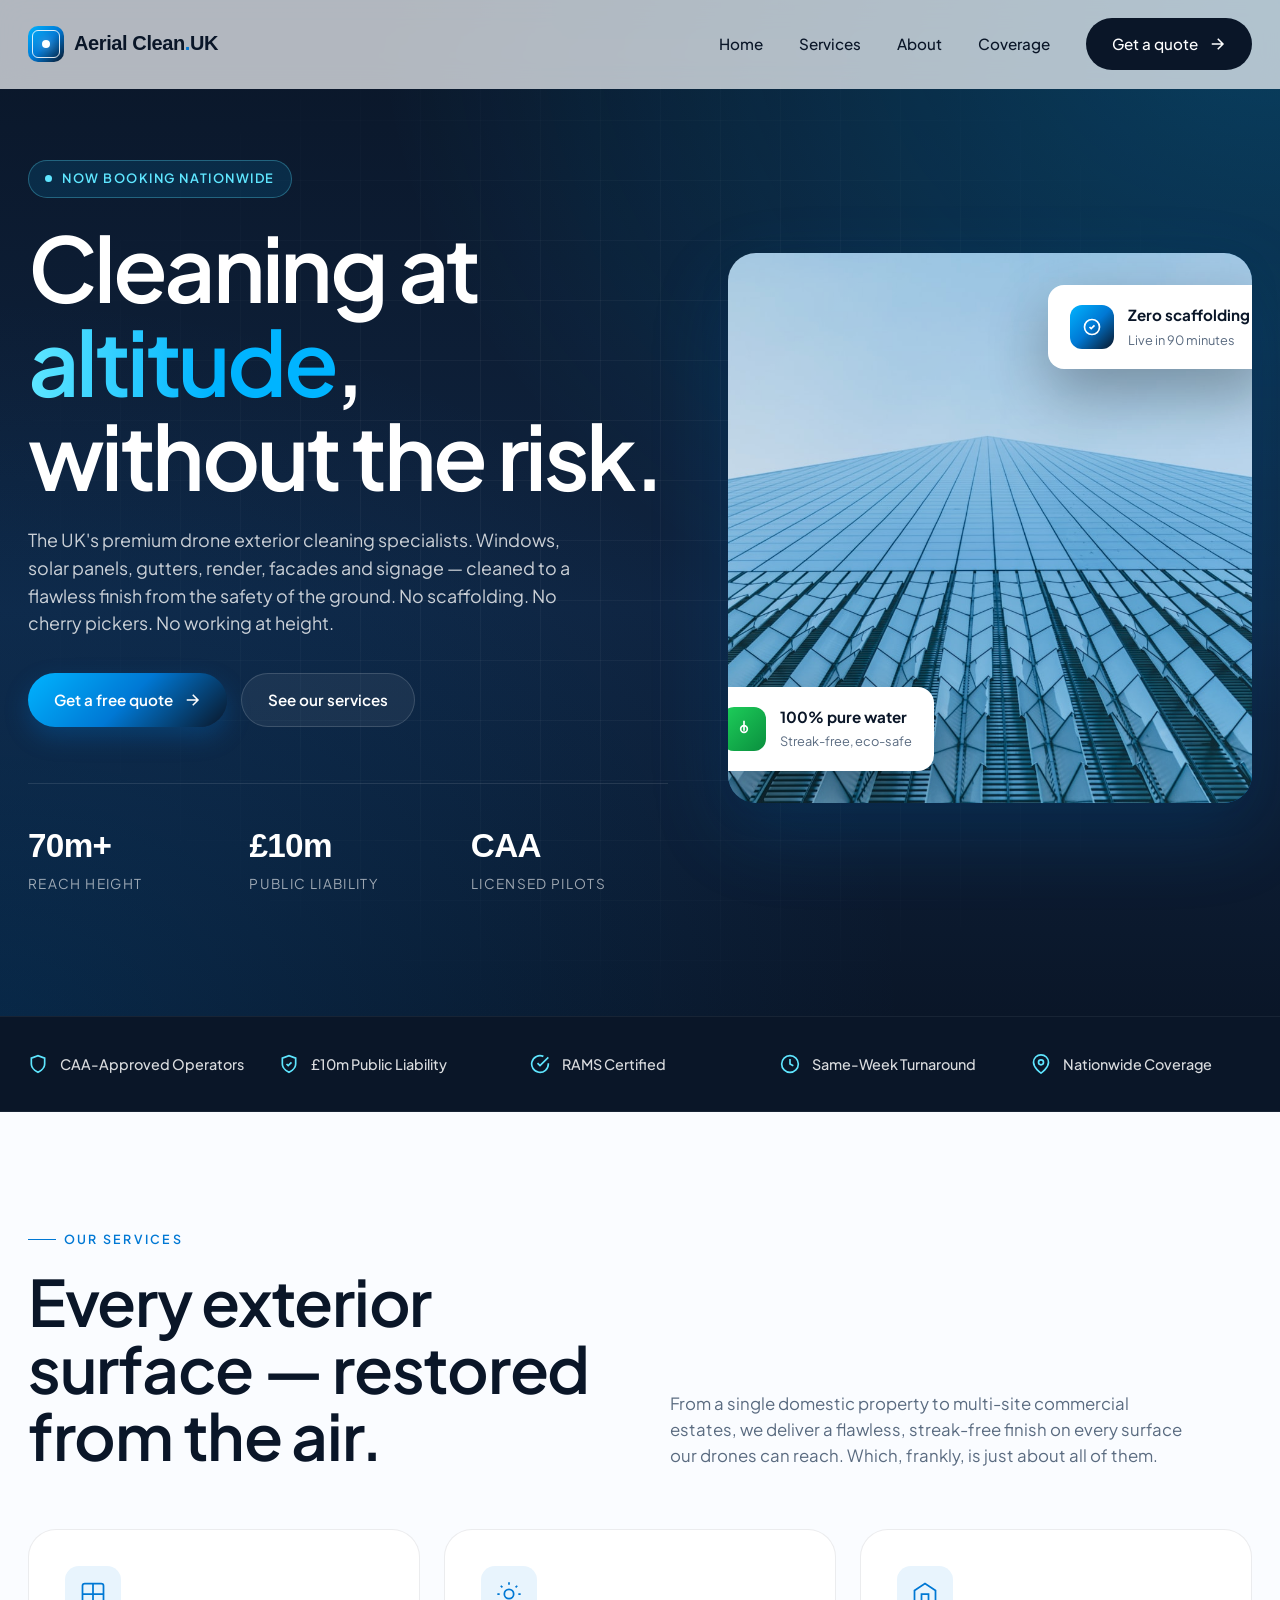
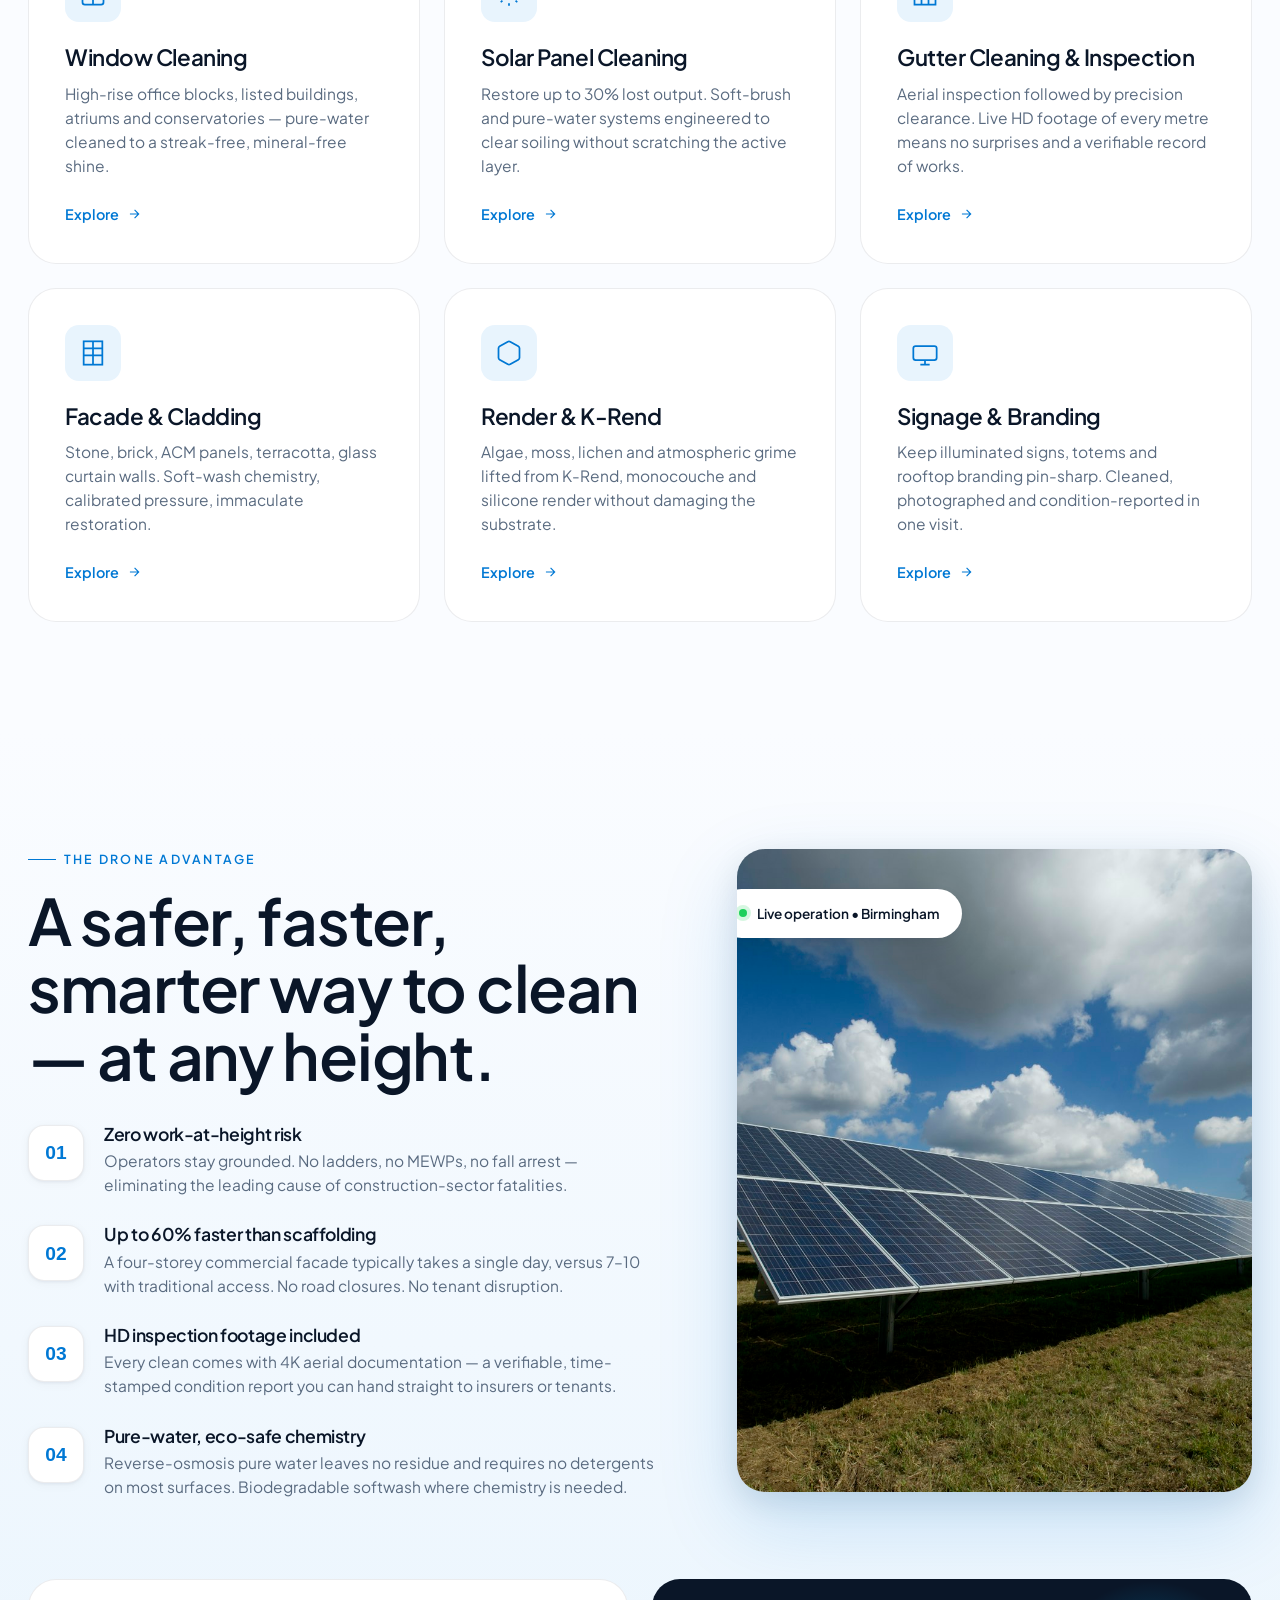
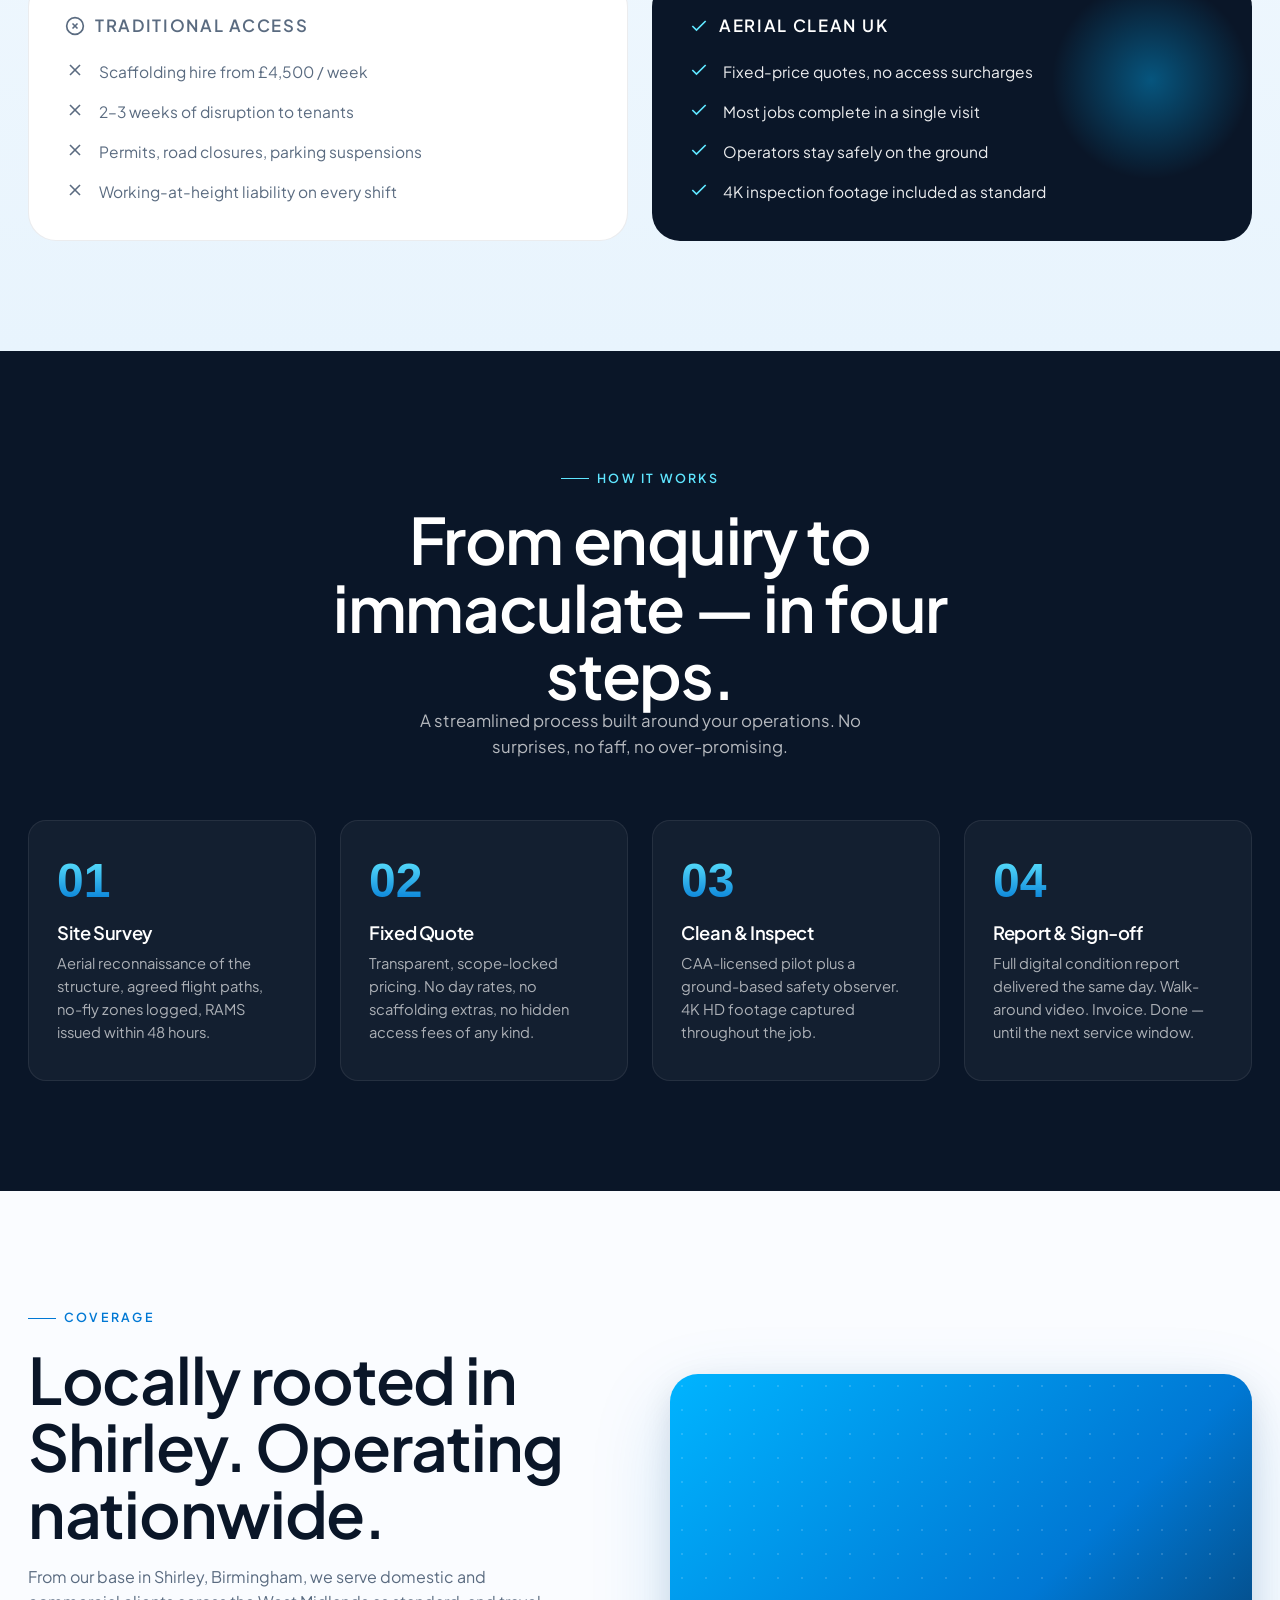
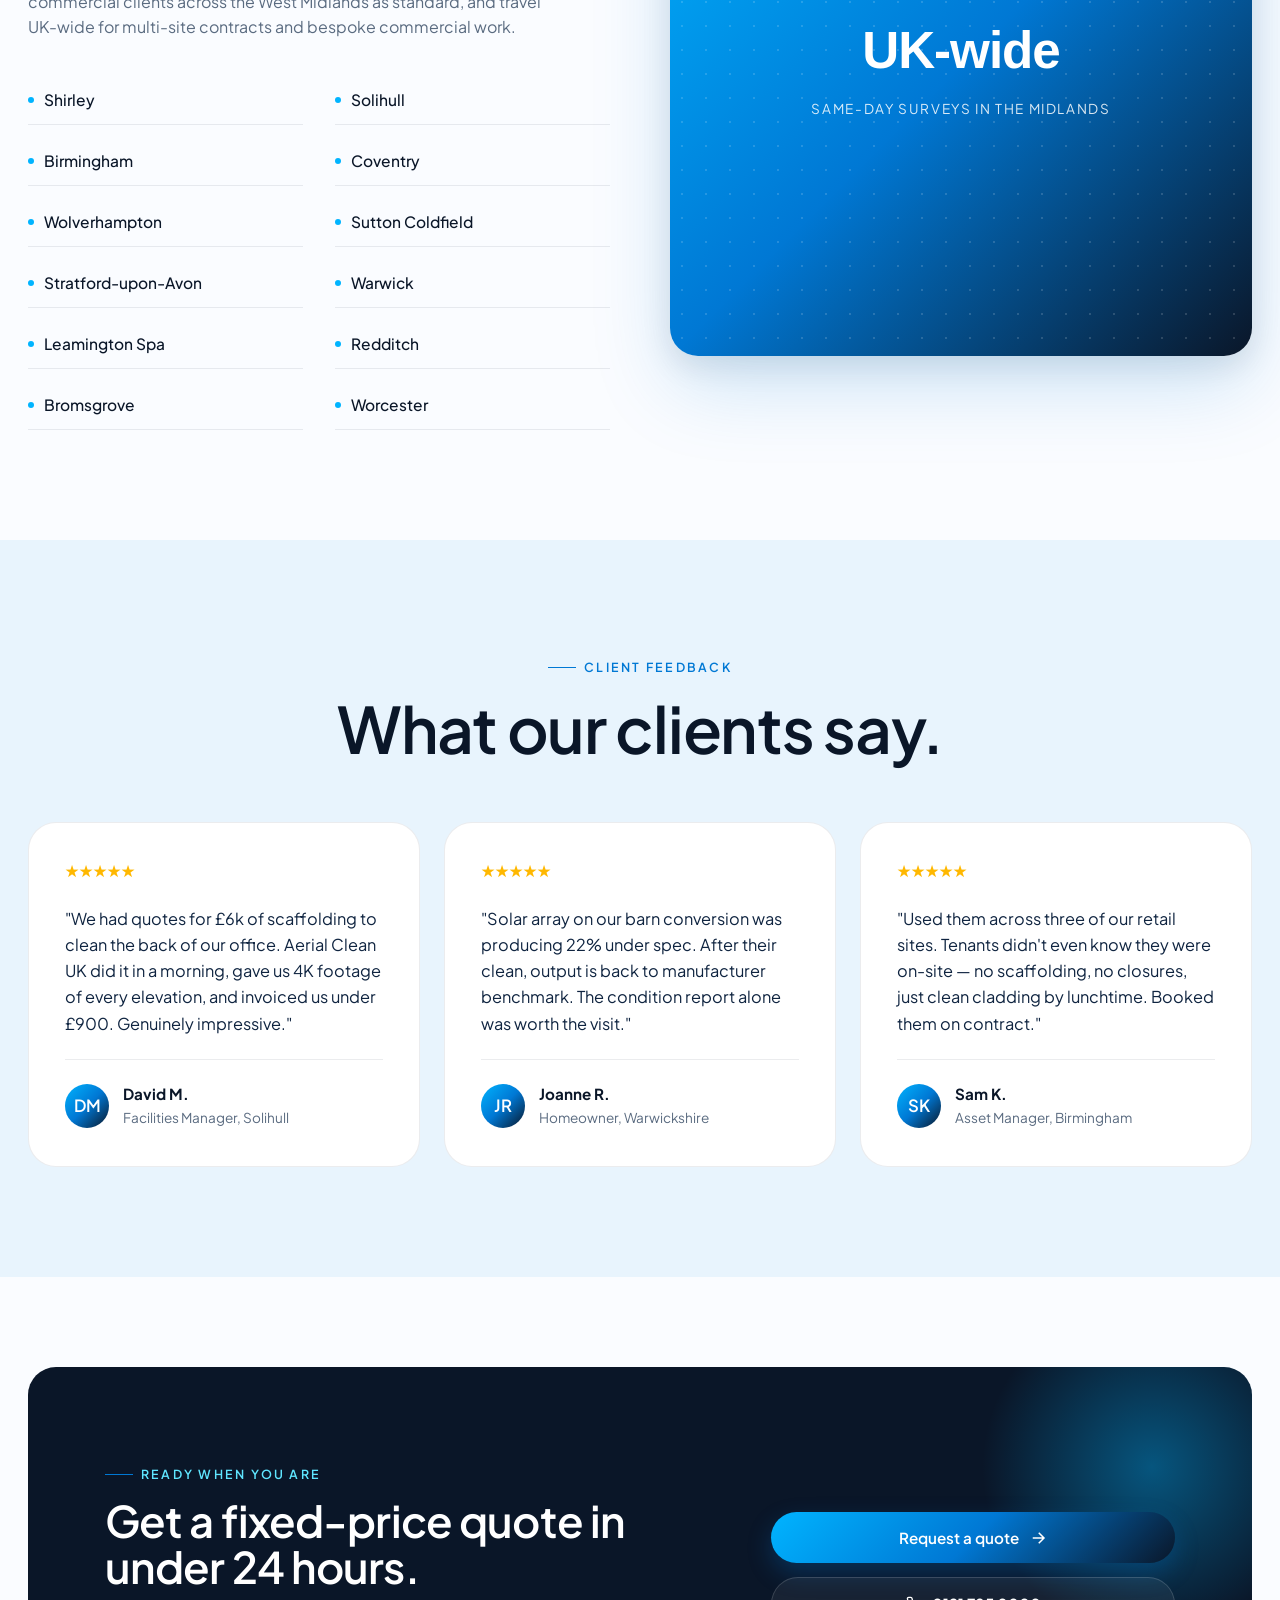
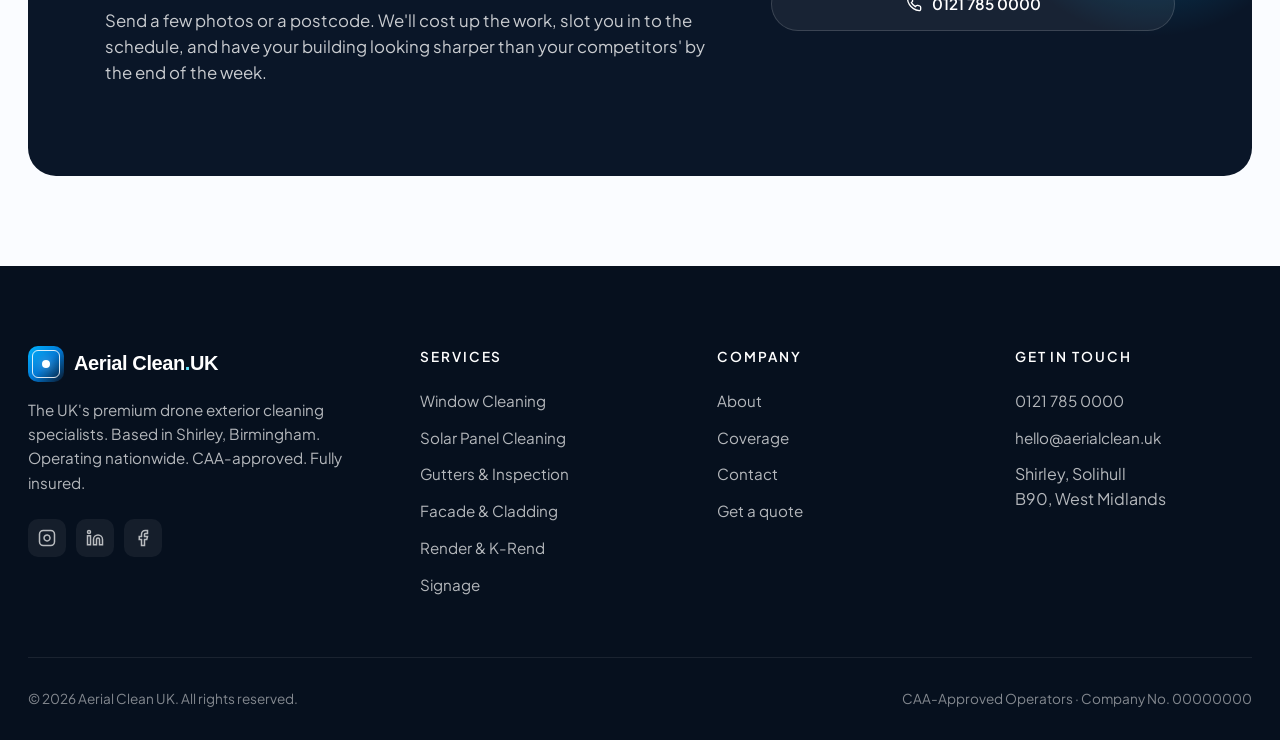
==== commit c14dfe9e: "Replace illustrative SVGs with Unsplash stock photography" ====
--- a/index.html
+++ b/index.html
@@ -54,7 +54,7 @@
         </div>
       </div>
       <div class="hero-visual">
-        <img src="assets/img/hero.svg" alt="Drone cleaning a high-rise glass facade with pure water spray">
+        <img src="assets/img/hero.jpg" alt="Drone cleaning a high-rise glass facade with pure water spray">
         <div class="hero-card top">
           <div class="hero-card-icon">
             <svg width="20" height="20" viewBox="0 0 24 24" fill="none" stroke="currentColor" stroke-width="2"><path d="M9 12l2 2 4-4M21 12c0 4.97-4.03 9-9 9s-9-4.03-9-9 4.03-9 9-9 9 4.03 9 9z"/></svg>
@@ -166,7 +166,7 @@
         </div>
       </div>
       <div class="why-visual reveal">
-        <img src="assets/img/why.svg" alt="Drone cleaning solar panels on a commercial roof">
+        <img src="assets/img/why.jpg" alt="Drone cleaning solar panels on a commercial roof">
         <div class="why-pill"><span class="dot"></span>Live operation • Birmingham</div>
       </div>
     </div>
